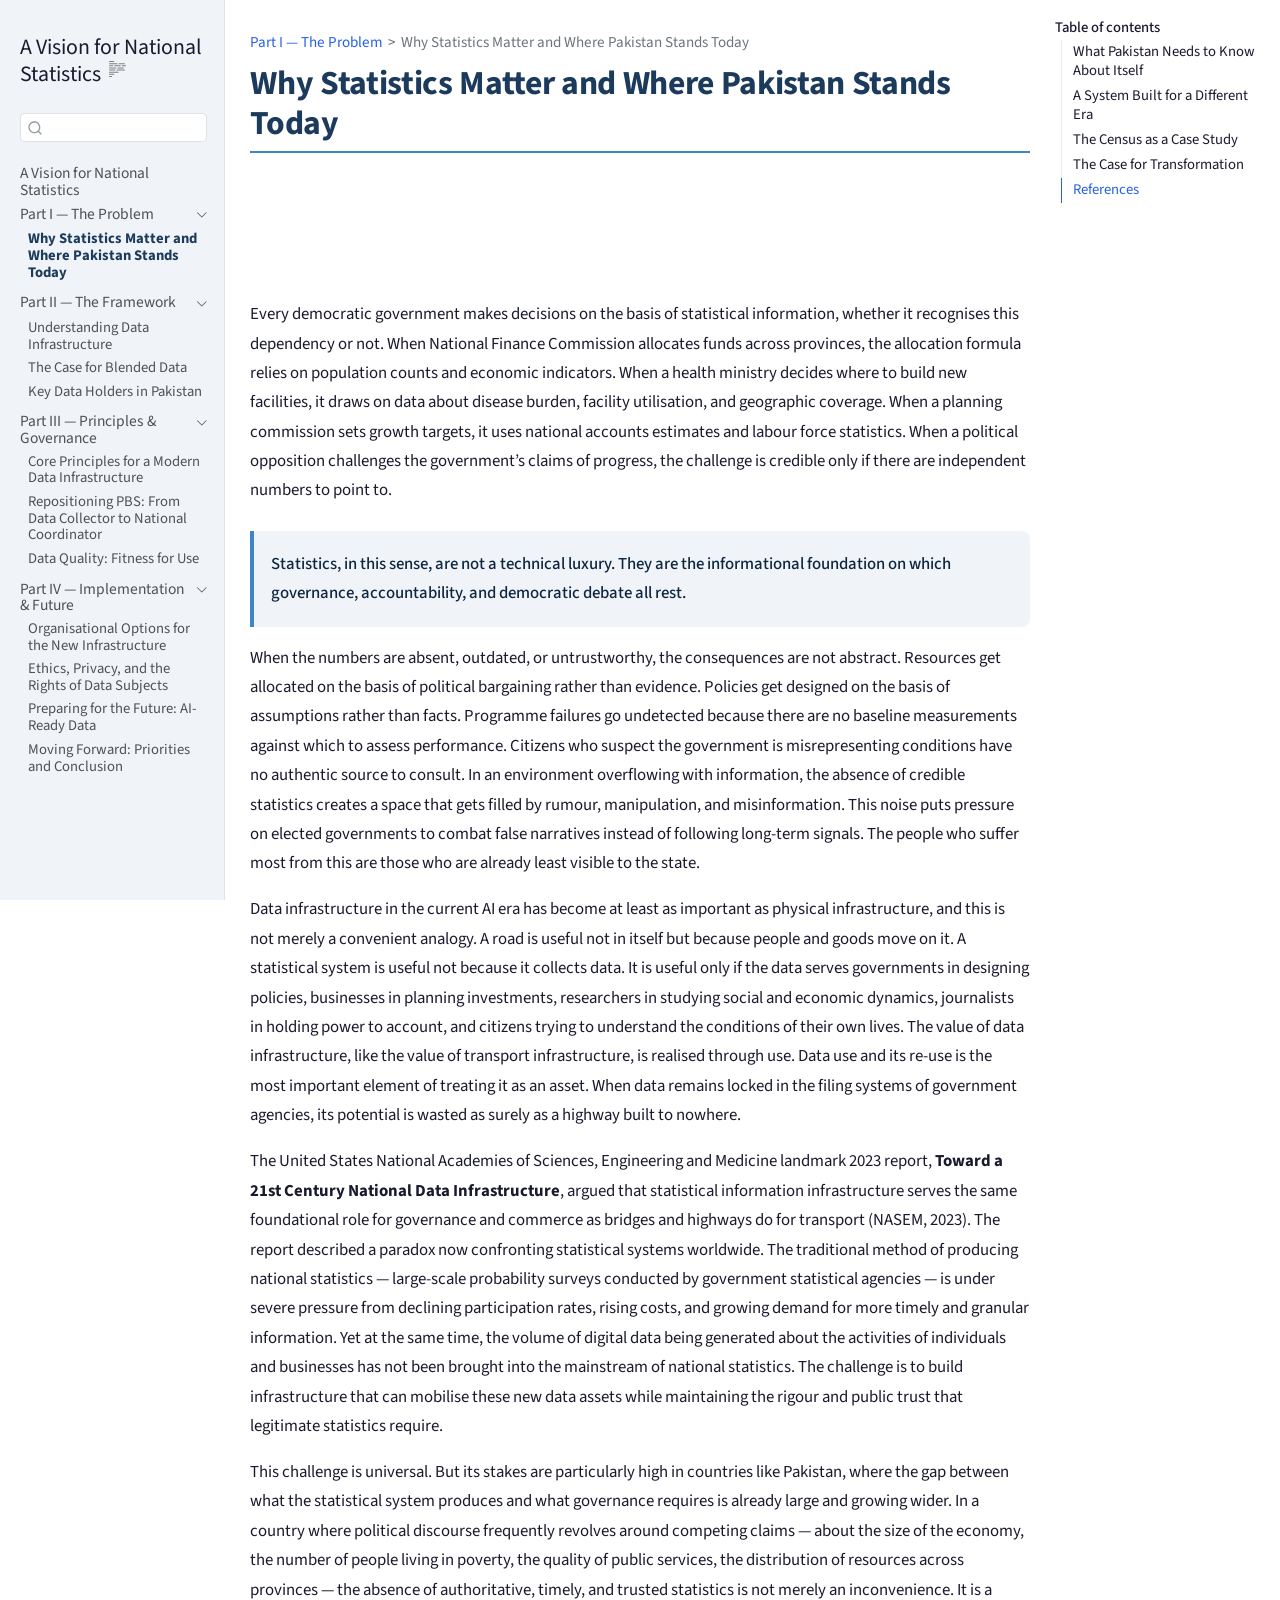
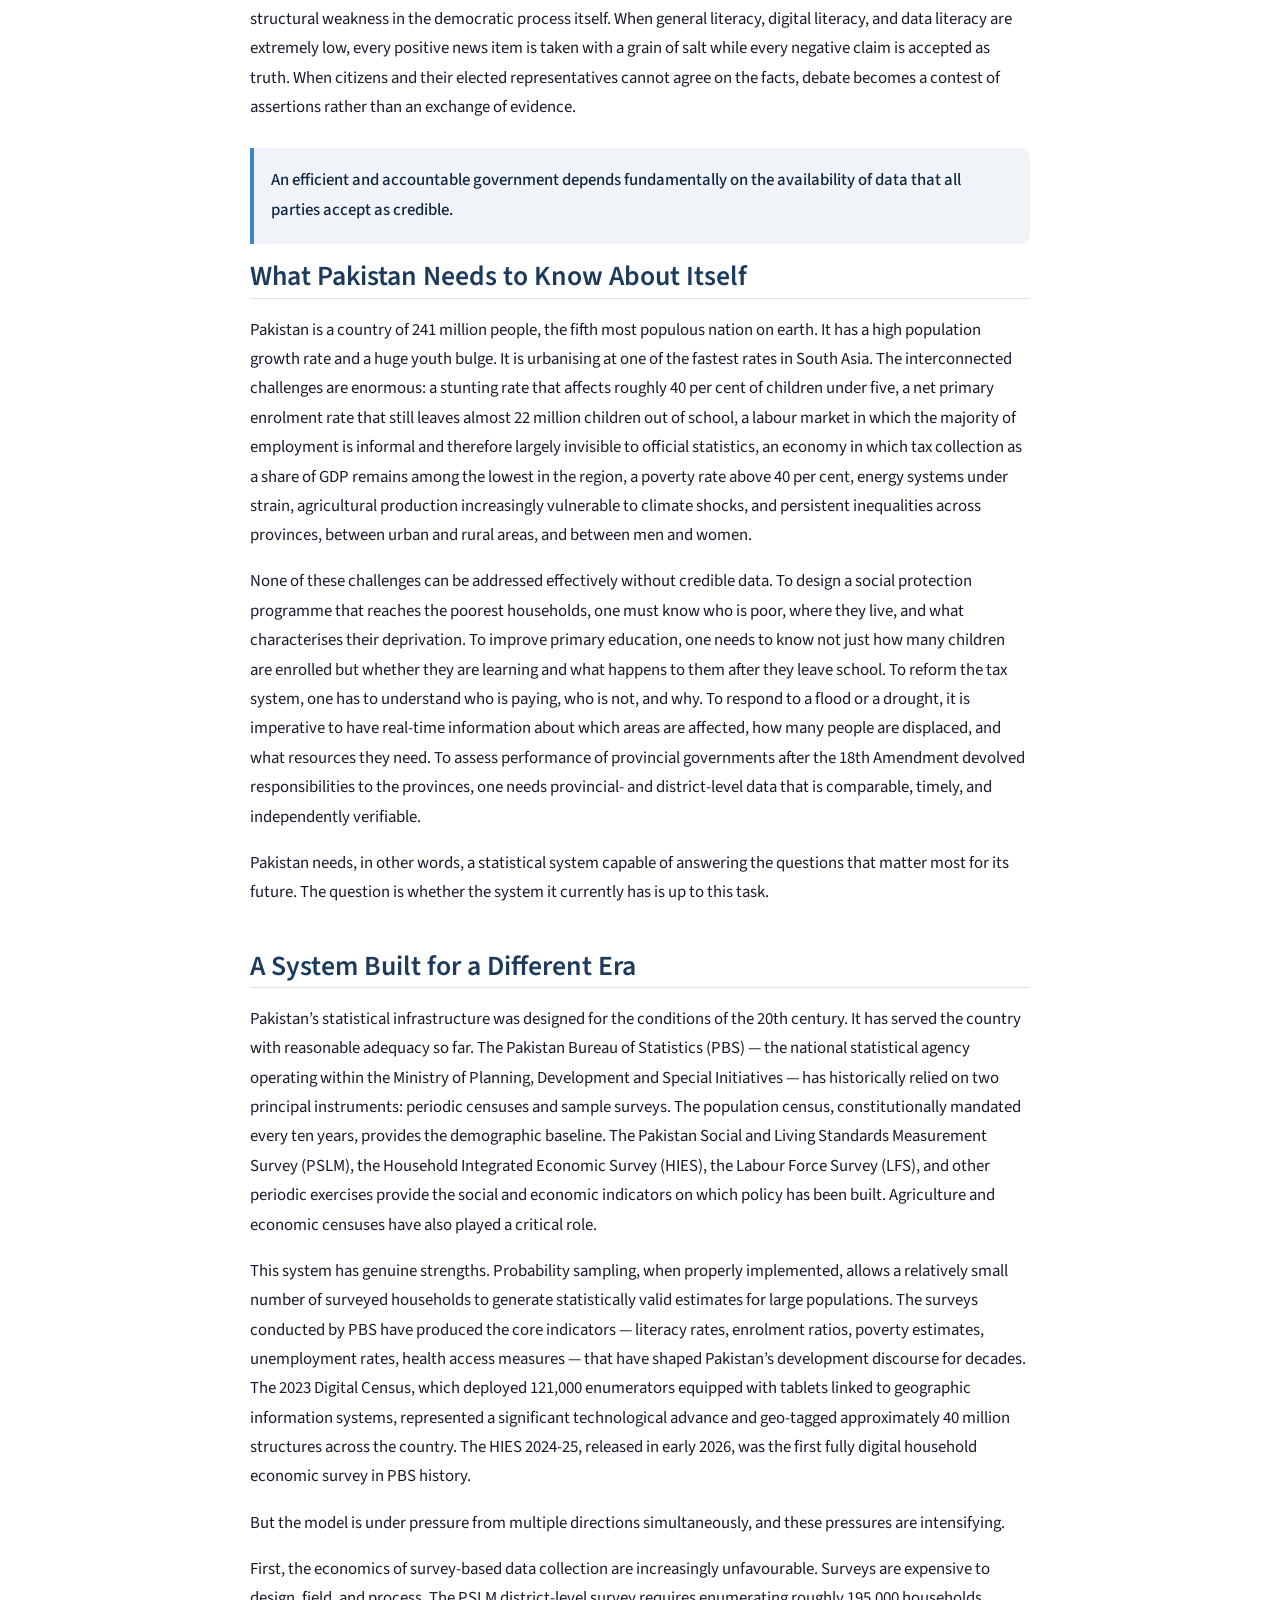
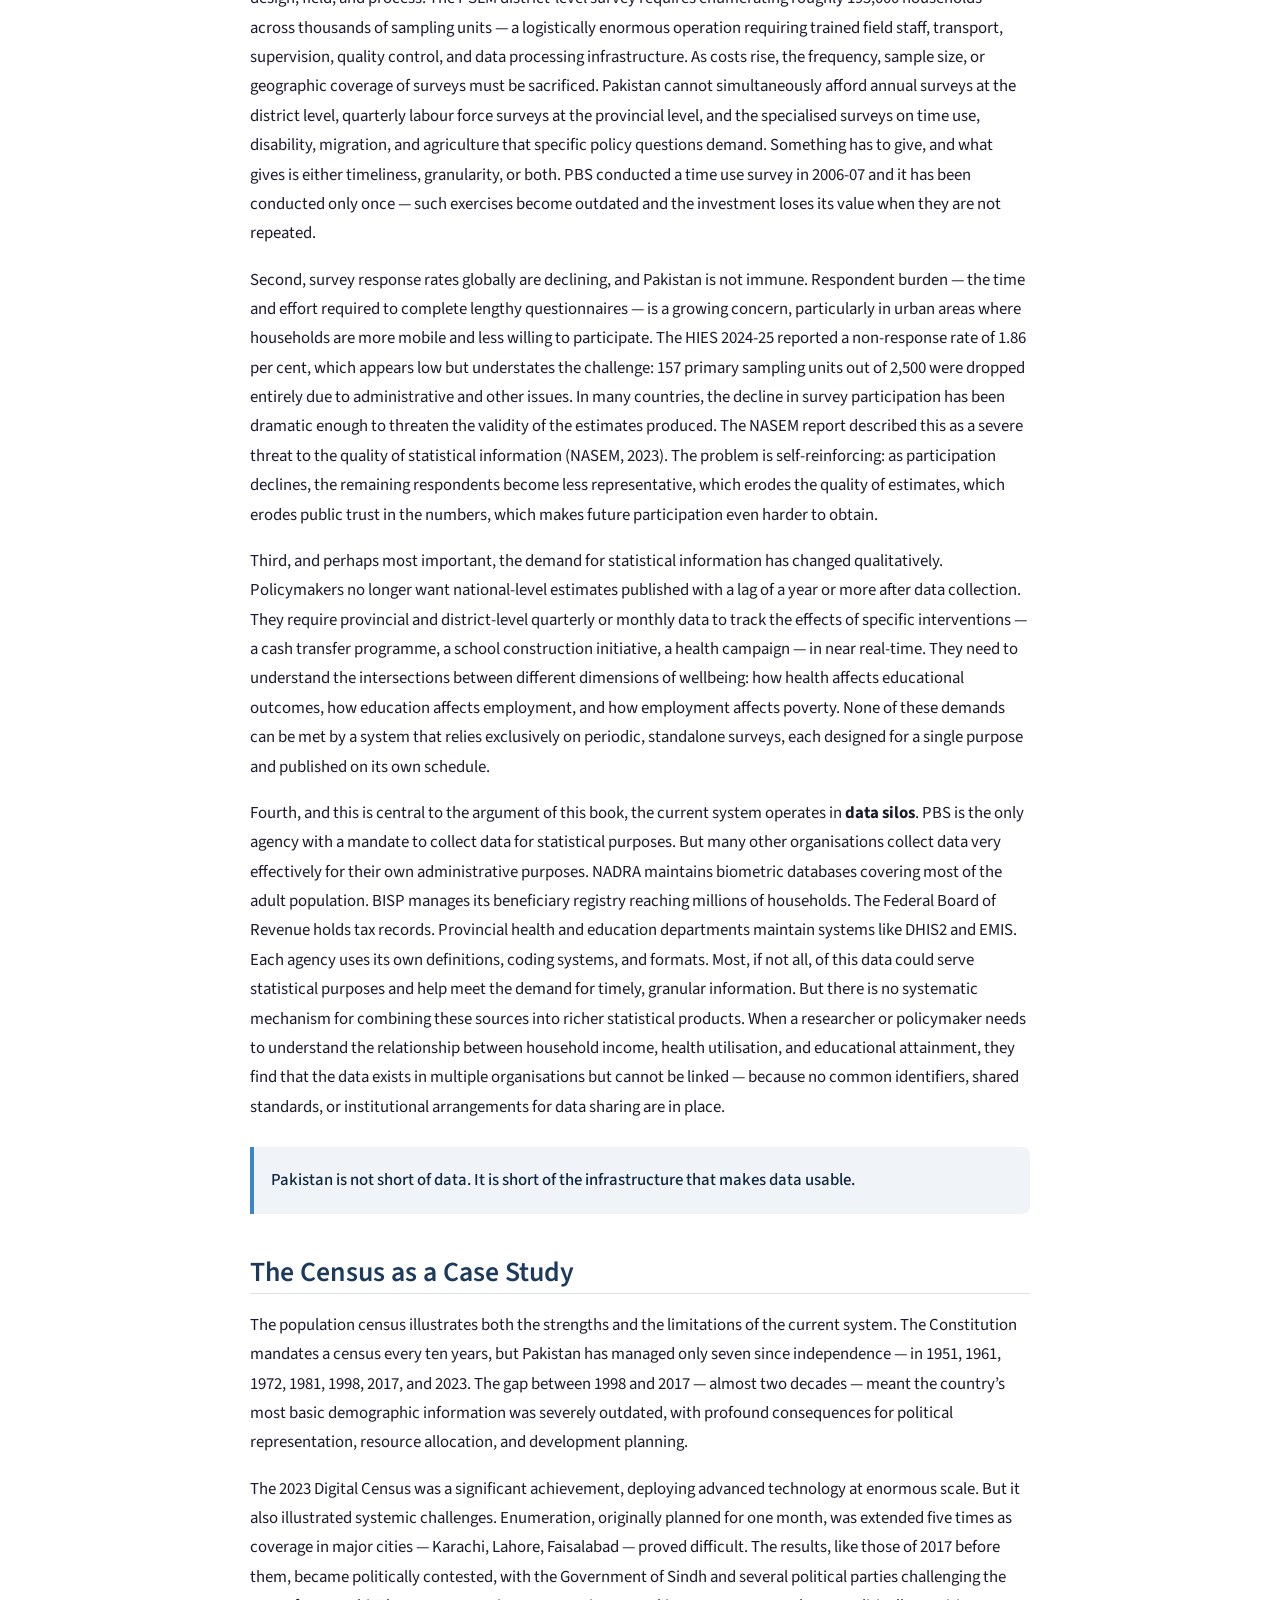
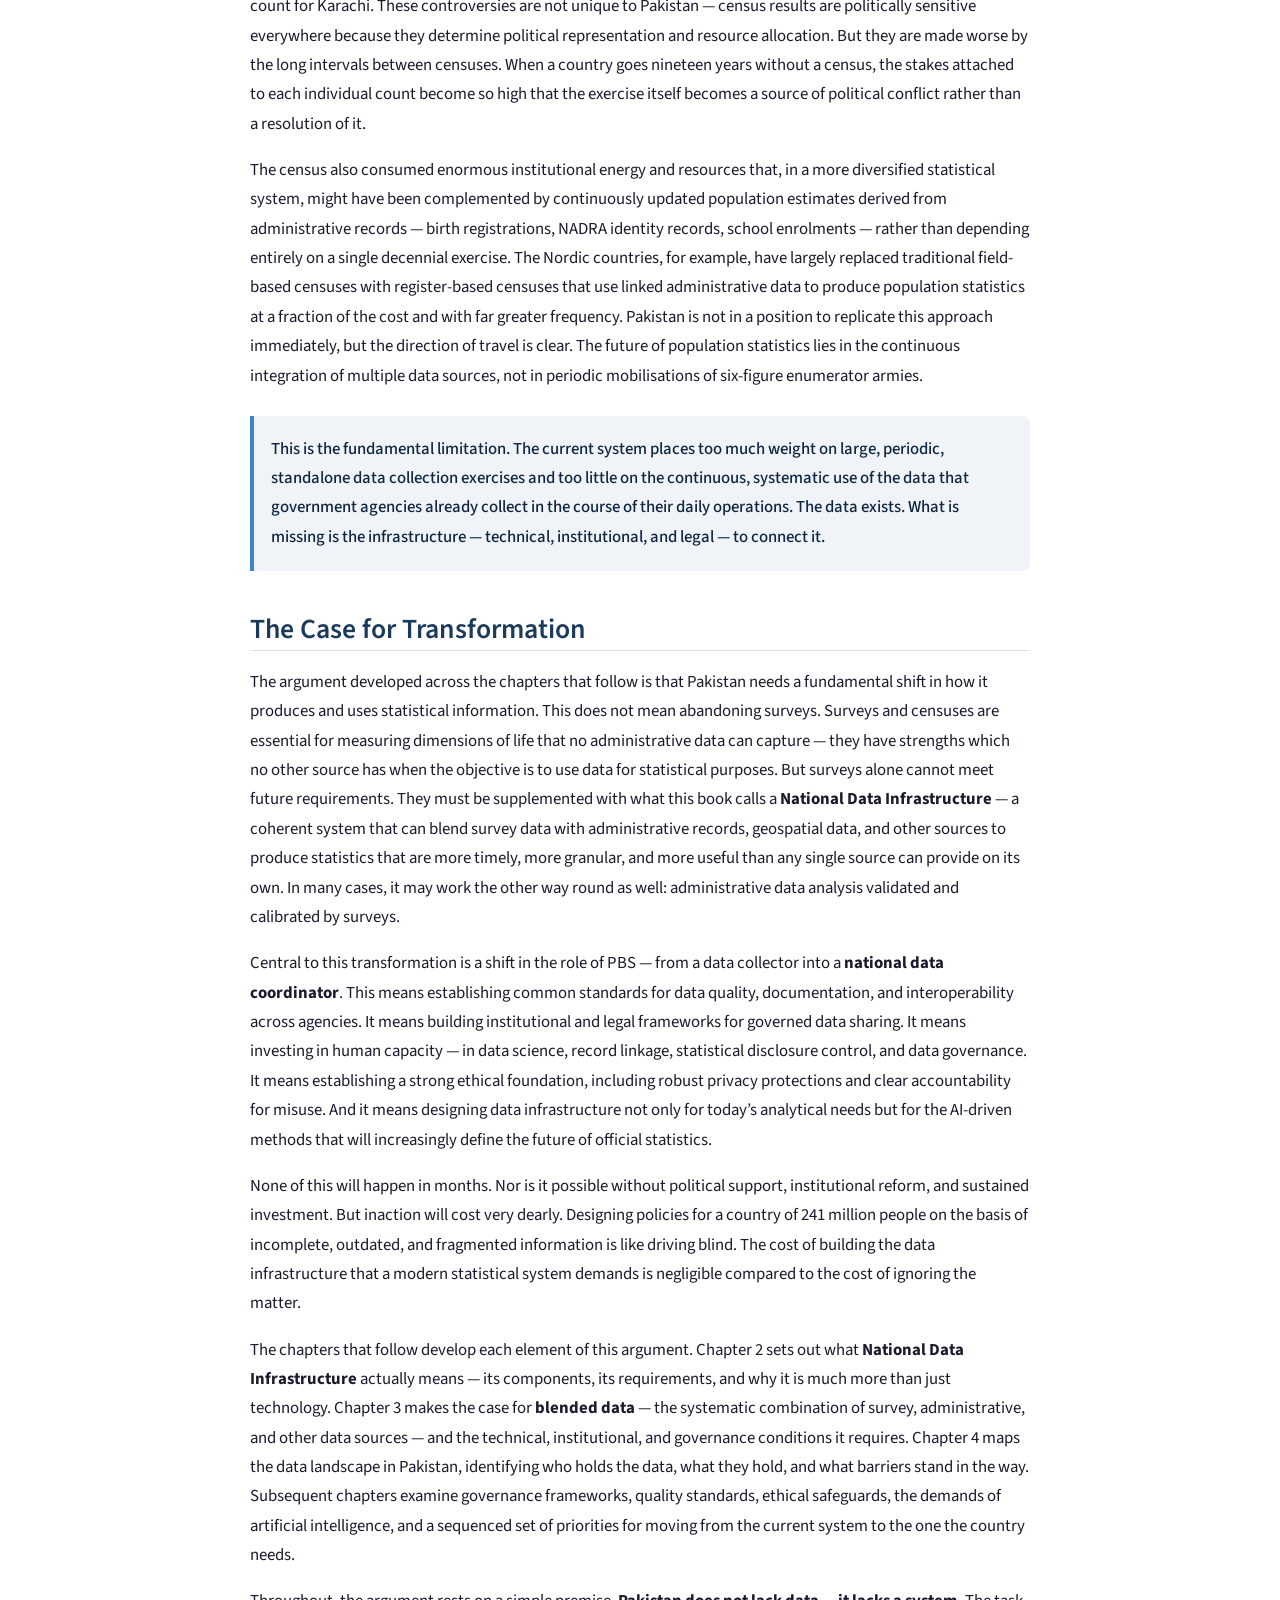
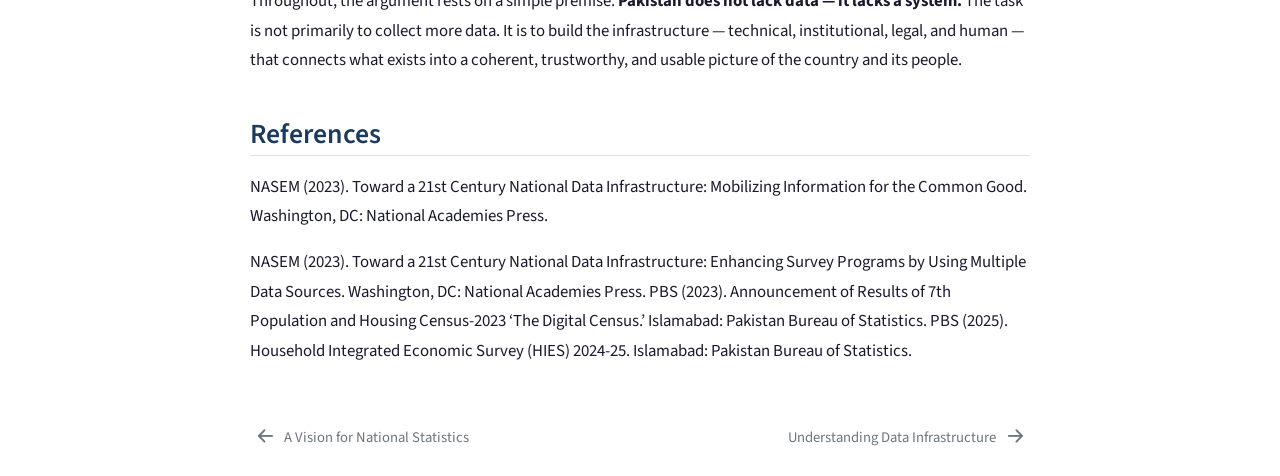
==== docs/01-why-statistics-matter.html @ d8e9ad40 "Add docs/ for GitHub Pages" ====
<!DOCTYPE html>
<html xmlns="http://www.w3.org/1999/xhtml" lang="en" xml:lang="en"><head>

<meta charset="utf-8">
<meta name="generator" content="quarto-1.7.32">

<meta name="viewport" content="width=device-width, initial-scale=1.0, user-scalable=yes">


<title>Why Statistics Matter and Where Pakistan Stands Today – A Vision for National Statistics</title>
<style>
code{white-space: pre-wrap;}
span.smallcaps{font-variant: small-caps;}
div.columns{display: flex; gap: min(4vw, 1.5em);}
div.column{flex: auto; overflow-x: auto;}
div.hanging-indent{margin-left: 1.5em; text-indent: -1.5em;}
ul.task-list{list-style: none;}
ul.task-list li input[type="checkbox"] {
  width: 0.8em;
  margin: 0 0.8em 0.2em -1em; /* quarto-specific, see https://github.com/quarto-dev/quarto-cli/issues/4556 */ 
  vertical-align: middle;
}
</style>


<script src="site_libs/quarto-nav/quarto-nav.js"></script>
<script src="site_libs/quarto-nav/headroom.min.js"></script>
<script src="site_libs/clipboard/clipboard.min.js"></script>
<script src="site_libs/quarto-search/autocomplete.umd.js"></script>
<script src="site_libs/quarto-search/fuse.min.js"></script>
<script src="site_libs/quarto-search/quarto-search.js"></script>
<meta name="quarto:offset" content="./">
<link href="./02-understanding-data-infrastructure.html" rel="next">
<link href="./index.html" rel="prev">
<script src="site_libs/quarto-html/quarto.js" type="module"></script>
<script src="site_libs/quarto-html/tabsets/tabsets.js" type="module"></script>
<script src="site_libs/quarto-html/popper.min.js"></script>
<script src="site_libs/quarto-html/tippy.umd.min.js"></script>
<script src="site_libs/quarto-html/anchor.min.js"></script>
<link href="site_libs/quarto-html/tippy.css" rel="stylesheet">
<link href="site_libs/quarto-html/quarto-syntax-highlighting-37eea08aefeeee20ff55810ff984fec1.css" rel="stylesheet" id="quarto-text-highlighting-styles">
<script src="site_libs/bootstrap/bootstrap.min.js"></script>
<link href="site_libs/bootstrap/bootstrap-icons.css" rel="stylesheet">
<link href="site_libs/bootstrap/bootstrap-f1fea59ae8939ac83405e2135513c83f.min.css" rel="stylesheet" append-hash="true" id="quarto-bootstrap" data-mode="light">
<script id="quarto-search-options" type="application/json">{
  "location": "sidebar",
  "copy-button": false,
  "collapse-after": 3,
  "panel-placement": "start",
  "type": "textbox",
  "limit": 50,
  "keyboard-shortcut": [
    "f",
    "/",
    "s"
  ],
  "show-item-context": false,
  "language": {
    "search-no-results-text": "No results",
    "search-matching-documents-text": "matching documents",
    "search-copy-link-title": "Copy link to search",
    "search-hide-matches-text": "Hide additional matches",
    "search-more-match-text": "more match in this document",
    "search-more-matches-text": "more matches in this document",
    "search-clear-button-title": "Clear",
    "search-text-placeholder": "",
    "search-detached-cancel-button-title": "Cancel",
    "search-submit-button-title": "Submit",
    "search-label": "Search"
  }
}</script>
<style>html{ scroll-behavior: smooth; }</style>


<link rel="stylesheet" href="styles.css">
</head>

<body class="nav-sidebar docked quarto-light">

<div id="quarto-search-results"></div>
  <header id="quarto-header" class="headroom fixed-top">
  <nav class="quarto-secondary-nav">
    <div class="container-fluid d-flex">
      <button type="button" class="quarto-btn-toggle btn" data-bs-toggle="collapse" role="button" data-bs-target=".quarto-sidebar-collapse-item" aria-controls="quarto-sidebar" aria-expanded="false" aria-label="Toggle sidebar navigation" onclick="if (window.quartoToggleHeadroom) { window.quartoToggleHeadroom(); }">
        <i class="bi bi-layout-text-sidebar-reverse"></i>
      </button>
        <nav class="quarto-page-breadcrumbs" aria-label="breadcrumb"><ol class="breadcrumb"><li class="breadcrumb-item"><a href="./01-why-statistics-matter.html">Part I — The Problem</a></li><li class="breadcrumb-item"><a href="./01-why-statistics-matter.html"><span class="chapter-title">Why Statistics Matter and Where Pakistan Stands Today</span></a></li></ol></nav>
        <a class="flex-grow-1" role="navigation" data-bs-toggle="collapse" data-bs-target=".quarto-sidebar-collapse-item" aria-controls="quarto-sidebar" aria-expanded="false" aria-label="Toggle sidebar navigation" onclick="if (window.quartoToggleHeadroom) { window.quartoToggleHeadroom(); }">      
        </a>
      <button type="button" class="btn quarto-search-button" aria-label="Search" onclick="window.quartoOpenSearch();">
        <i class="bi bi-search"></i>
      </button>
    </div>
  </nav>
</header>
<!-- content -->
<div id="quarto-content" class="quarto-container page-columns page-rows-contents page-layout-article">
<!-- sidebar -->
  <nav id="quarto-sidebar" class="sidebar collapse collapse-horizontal quarto-sidebar-collapse-item sidebar-navigation docked overflow-auto">
    <div class="pt-lg-2 mt-2 text-left sidebar-header">
    <div class="sidebar-title mb-0 py-0">
      <a href="./">A Vision for National Statistics</a> 
        <div class="sidebar-tools-main">
  <a href="" class="quarto-reader-toggle quarto-navigation-tool px-1" onclick="window.quartoToggleReader(); return false;" title="Toggle reader mode">
  <div class="quarto-reader-toggle-btn">
  <i class="bi"></i>
  </div>
</a>
</div>
    </div>
      </div>
        <div class="mt-2 flex-shrink-0 align-items-center">
        <div class="sidebar-search">
        <div id="quarto-search" class="" title="Search"></div>
        </div>
        </div>
    <div class="sidebar-menu-container"> 
    <ul class="list-unstyled mt-1">
        <li class="sidebar-item">
  <div class="sidebar-item-container"> 
  <a href="./index.html" class="sidebar-item-text sidebar-link"><span class="chapter-title">A Vision for National Statistics</span></a>
  </div>
</li>
        <li class="sidebar-item sidebar-item-section">
      <div class="sidebar-item-container"> 
            <a class="sidebar-item-text sidebar-link text-start" data-bs-toggle="collapse" data-bs-target="#quarto-sidebar-section-1" role="navigation" aria-expanded="true">
 <span class="menu-text">Part I — The Problem</span></a>
          <a class="sidebar-item-toggle text-start" data-bs-toggle="collapse" data-bs-target="#quarto-sidebar-section-1" role="navigation" aria-expanded="true" aria-label="Toggle section">
            <i class="bi bi-chevron-right ms-2"></i>
          </a> 
      </div>
      <ul id="quarto-sidebar-section-1" class="collapse list-unstyled sidebar-section depth1 show">  
          <li class="sidebar-item">
  <div class="sidebar-item-container"> 
  <a href="./01-why-statistics-matter.html" class="sidebar-item-text sidebar-link active"><span class="chapter-title">Why Statistics Matter and Where Pakistan Stands Today</span></a>
  </div>
</li>
      </ul>
  </li>
        <li class="sidebar-item sidebar-item-section">
      <div class="sidebar-item-container"> 
            <a class="sidebar-item-text sidebar-link text-start" data-bs-toggle="collapse" data-bs-target="#quarto-sidebar-section-2" role="navigation" aria-expanded="true">
 <span class="menu-text">Part II — The Framework</span></a>
          <a class="sidebar-item-toggle text-start" data-bs-toggle="collapse" data-bs-target="#quarto-sidebar-section-2" role="navigation" aria-expanded="true" aria-label="Toggle section">
            <i class="bi bi-chevron-right ms-2"></i>
          </a> 
      </div>
      <ul id="quarto-sidebar-section-2" class="collapse list-unstyled sidebar-section depth1 show">  
          <li class="sidebar-item">
  <div class="sidebar-item-container"> 
  <a href="./02-understanding-data-infrastructure.html" class="sidebar-item-text sidebar-link"><span class="chapter-title">Understanding Data Infrastructure</span></a>
  </div>
</li>
          <li class="sidebar-item">
  <div class="sidebar-item-container"> 
  <a href="./03-case-for-blended-data.html" class="sidebar-item-text sidebar-link"><span class="chapter-title">The Case for Blended Data</span></a>
  </div>
</li>
          <li class="sidebar-item">
  <div class="sidebar-item-container"> 
  <a href="./04-key-data-holders.html" class="sidebar-item-text sidebar-link"><span class="chapter-title">Key Data Holders in Pakistan</span></a>
  </div>
</li>
      </ul>
  </li>
        <li class="sidebar-item sidebar-item-section">
      <div class="sidebar-item-container"> 
            <a class="sidebar-item-text sidebar-link text-start" data-bs-toggle="collapse" data-bs-target="#quarto-sidebar-section-3" role="navigation" aria-expanded="true">
 <span class="menu-text">Part III — Principles &amp; Governance</span></a>
          <a class="sidebar-item-toggle text-start" data-bs-toggle="collapse" data-bs-target="#quarto-sidebar-section-3" role="navigation" aria-expanded="true" aria-label="Toggle section">
            <i class="bi bi-chevron-right ms-2"></i>
          </a> 
      </div>
      <ul id="quarto-sidebar-section-3" class="collapse list-unstyled sidebar-section depth1 show">  
          <li class="sidebar-item">
  <div class="sidebar-item-container"> 
  <a href="./05-core-principles.html" class="sidebar-item-text sidebar-link"><span class="chapter-title">Core Principles for a Modern Data Infrastructure</span></a>
  </div>
</li>
          <li class="sidebar-item">
  <div class="sidebar-item-container"> 
  <a href="./06-repositioning-pbs.html" class="sidebar-item-text sidebar-link"><span class="chapter-title">Repositioning PBS: From Data Collector to National Coordinator</span></a>
  </div>
</li>
          <li class="sidebar-item">
  <div class="sidebar-item-container"> 
  <a href="./07-data-quality.html" class="sidebar-item-text sidebar-link"><span class="chapter-title">Data Quality: Fitness for Use</span></a>
  </div>
</li>
      </ul>
  </li>
        <li class="sidebar-item sidebar-item-section">
      <div class="sidebar-item-container"> 
            <a class="sidebar-item-text sidebar-link text-start" data-bs-toggle="collapse" data-bs-target="#quarto-sidebar-section-4" role="navigation" aria-expanded="true">
 <span class="menu-text">Part IV — Implementation &amp; Future</span></a>
          <a class="sidebar-item-toggle text-start" data-bs-toggle="collapse" data-bs-target="#quarto-sidebar-section-4" role="navigation" aria-expanded="true" aria-label="Toggle section">
            <i class="bi bi-chevron-right ms-2"></i>
          </a> 
      </div>
      <ul id="quarto-sidebar-section-4" class="collapse list-unstyled sidebar-section depth1 show">  
          <li class="sidebar-item">
  <div class="sidebar-item-container"> 
  <a href="./08-organisational-options.html" class="sidebar-item-text sidebar-link"><span class="chapter-title">Organisational Options for the New Infrastructure</span></a>
  </div>
</li>
          <li class="sidebar-item">
  <div class="sidebar-item-container"> 
  <a href="./09-ethics-privacy.html" class="sidebar-item-text sidebar-link"><span class="chapter-title">Ethics, Privacy, and the Rights of Data Subjects</span></a>
  </div>
</li>
          <li class="sidebar-item">
  <div class="sidebar-item-container"> 
  <a href="./10-ai-ready-data.html" class="sidebar-item-text sidebar-link"><span class="chapter-title">Preparing for the Future: AI-Ready Data</span></a>
  </div>
</li>
          <li class="sidebar-item">
  <div class="sidebar-item-container"> 
  <a href="./11-moving-forward.html" class="sidebar-item-text sidebar-link"><span class="chapter-title">Moving Forward: Priorities and Conclusion</span></a>
  </div>
</li>
      </ul>
  </li>
    </ul>
    </div>
</nav>
<div id="quarto-sidebar-glass" class="quarto-sidebar-collapse-item" data-bs-toggle="collapse" data-bs-target=".quarto-sidebar-collapse-item"></div>
<!-- margin-sidebar -->
    <div id="quarto-margin-sidebar" class="sidebar margin-sidebar">
        <nav id="TOC" role="doc-toc" class="toc-active">
    <h2 id="toc-title">Table of contents</h2>
   
  <ul>
  <li><a href="#what-pakistan-needs-to-know-about-itself" id="toc-what-pakistan-needs-to-know-about-itself" class="nav-link active" data-scroll-target="#what-pakistan-needs-to-know-about-itself">What Pakistan Needs to Know About Itself</a></li>
  <li><a href="#a-system-built-for-a-different-era" id="toc-a-system-built-for-a-different-era" class="nav-link" data-scroll-target="#a-system-built-for-a-different-era">A System Built for a Different Era</a></li>
  <li><a href="#the-census-as-a-case-study" id="toc-the-census-as-a-case-study" class="nav-link" data-scroll-target="#the-census-as-a-case-study">The Census as a Case Study</a></li>
  <li><a href="#the-case-for-transformation" id="toc-the-case-for-transformation" class="nav-link" data-scroll-target="#the-case-for-transformation">The Case for Transformation</a></li>
  <li><a href="#references" id="toc-references" class="nav-link" data-scroll-target="#references">References</a></li>
  </ul>
</nav>
    </div>
<!-- main -->
<main class="content" id="quarto-document-content">

<header id="title-block-header" class="quarto-title-block default"><nav class="quarto-page-breadcrumbs quarto-title-breadcrumbs d-none d-lg-block" aria-label="breadcrumb"><ol class="breadcrumb"><li class="breadcrumb-item"><a href="./01-why-statistics-matter.html">Part I — The Problem</a></li><li class="breadcrumb-item"><a href="./01-why-statistics-matter.html"><span class="chapter-title">Why Statistics Matter and Where Pakistan Stands Today</span></a></li></ol></nav>
<div class="quarto-title">
<h1 class="title"><span class="chapter-title">Why Statistics Matter and Where Pakistan Stands Today</span></h1>
</div>



<div class="quarto-title-meta">

    
  
    
  </div>
  


</header>


<div class="chapter-illustration">
<p><img src="images/ch01-fragmented-data.svg" class="img-fluid"></p>
</div>
<p>Every democratic government makes decisions on the basis of statistical information, whether it recognises this dependency or not. When National Finance Commission allocates funds across provinces, the allocation formula relies on population counts and economic indicators. When a health ministry decides where to build new facilities, it draws on data about disease burden, facility utilisation, and geographic coverage. When a planning commission sets growth targets, it uses national accounts estimates and labour force statistics. When a political opposition challenges the government’s claims of progress, the challenge is credible only if there are independent numbers to point to.</p>
<blockquote class="blockquote">
<p>Statistics, in this sense, are not a technical luxury. They are the informational foundation on which governance, accountability, and democratic debate all rest.</p>
</blockquote>
<p>When the numbers are absent, outdated, or untrustworthy, the consequences are not abstract. Resources get allocated on the basis of political bargaining rather than evidence. Policies get designed on the basis of assumptions rather than facts. Programme failures go undetected because there are no baseline measurements against which to assess performance. Citizens who suspect the government is misrepresenting conditions have no authentic source to consult. In an environment overflowing with information, the absence of credible statistics creates a space that gets filled by rumour, manipulation, and misinformation. This noise puts pressure on elected governments to combat false narratives instead of following long-term signals. The people who suffer most from this are those who are already least visible to the state.</p>
<p>Data infrastructure in the current AI era has become at least as important as physical infrastructure, and this is not merely a convenient analogy. A road is useful not in itself but because people and goods move on it. A statistical system is useful not because it collects data. It is useful only if the data serves governments in designing policies, businesses in planning investments, researchers in studying social and economic dynamics, journalists in holding power to account, and citizens trying to understand the conditions of their own lives. The value of data infrastructure, like the value of transport infrastructure, is realised through use. Data use and its re-use is the most important element of treating it as an asset. When data remains locked in the filing systems of government agencies, its potential is wasted as surely as a highway built to nowhere.</p>
<p>The United States National Academies of Sciences, Engineering and Medicine landmark 2023 report, <strong>Toward a 21st Century National Data Infrastructure</strong>, argued that statistical information infrastructure serves the same foundational role for governance and commerce as bridges and highways do for transport (NASEM, 2023). The report described a paradox now confronting statistical systems worldwide. The traditional method of producing national statistics — large-scale probability surveys conducted by government statistical agencies — is under severe pressure from declining participation rates, rising costs, and growing demand for more timely and granular information. Yet at the same time, the volume of digital data being generated about the activities of individuals and businesses has not been brought into the mainstream of national statistics. The challenge is to build infrastructure that can mobilise these new data assets while maintaining the rigour and public trust that legitimate statistics require.</p>
<p>This challenge is universal. But its stakes are particularly high in countries like Pakistan, where the gap between what the statistical system produces and what governance requires is already large and growing wider. In a country where political discourse frequently revolves around competing claims — about the size of the economy, the number of people living in poverty, the quality of public services, the distribution of resources across provinces — the absence of authoritative, timely, and trusted statistics is not merely an inconvenience. It is a structural weakness in the democratic process itself. When general literacy, digital literacy, and data literacy are extremely low, every positive news item is taken with a grain of salt while every negative claim is accepted as truth. When citizens and their elected representatives cannot agree on the facts, debate becomes a contest of assertions rather than an exchange of evidence.</p>
<blockquote class="blockquote">
<p>An efficient and accountable government depends fundamentally on the availability of data that all parties accept as credible.</p>
</blockquote>
<section id="what-pakistan-needs-to-know-about-itself" class="level2">
<h2 class="anchored" data-anchor-id="what-pakistan-needs-to-know-about-itself">What Pakistan Needs to Know About Itself</h2>
<p>Pakistan is a country of 241 million people, the fifth most populous nation on earth. It has a high population growth rate and a huge youth bulge. It is urbanising at one of the fastest rates in South Asia. The interconnected challenges are enormous: a stunting rate that affects roughly 40 per cent of children under five, a net primary enrolment rate that still leaves almost 22 million children out of school, a labour market in which the majority of employment is informal and therefore largely invisible to official statistics, an economy in which tax collection as a share of GDP remains among the lowest in the region, a poverty rate above 40 per cent, energy systems under strain, agricultural production increasingly vulnerable to climate shocks, and persistent inequalities across provinces, between urban and rural areas, and between men and women.</p>
<p>None of these challenges can be addressed effectively without credible data. To design a social protection programme that reaches the poorest households, one must know who is poor, where they live, and what characterises their deprivation. To improve primary education, one needs to know not just how many children are enrolled but whether they are learning and what happens to them after they leave school. To reform the tax system, one has to understand who is paying, who is not, and why. To respond to a flood or a drought, it is imperative to have real-time information about which areas are affected, how many people are displaced, and what resources they need. To assess performance of provincial governments after the 18th Amendment devolved responsibilities to the provinces, one needs provincial- and district-level data that is comparable, timely, and independently verifiable.</p>
<p>Pakistan needs, in other words, a statistical system capable of answering the questions that matter most for its future. The question is whether the system it currently has is up to this task.</p>
</section>
<section id="a-system-built-for-a-different-era" class="level2">
<h2 class="anchored" data-anchor-id="a-system-built-for-a-different-era">A System Built for a Different Era</h2>
<p>Pakistan’s statistical infrastructure was designed for the conditions of the 20th century. It has served the country with reasonable adequacy so far. The Pakistan Bureau of Statistics (PBS) — the national statistical agency operating within the Ministry of Planning, Development and Special Initiatives — has historically relied on two principal instruments: periodic censuses and sample surveys. The population census, constitutionally mandated every ten years, provides the demographic baseline. The Pakistan Social and Living Standards Measurement Survey (PSLM), the Household Integrated Economic Survey (HIES), the Labour Force Survey (LFS), and other periodic exercises provide the social and economic indicators on which policy has been built. Agriculture and economic censuses have also played a critical role.</p>
<p>This system has genuine strengths. Probability sampling, when properly implemented, allows a relatively small number of surveyed households to generate statistically valid estimates for large populations. The surveys conducted by PBS have produced the core indicators — literacy rates, enrolment ratios, poverty estimates, unemployment rates, health access measures — that have shaped Pakistan’s development discourse for decades. The 2023 Digital Census, which deployed 121,000 enumerators equipped with tablets linked to geographic information systems, represented a significant technological advance and geo-tagged approximately 40 million structures across the country. The HIES 2024-25, released in early 2026, was the first fully digital household economic survey in PBS history.</p>
<p>But the model is under pressure from multiple directions simultaneously, and these pressures are intensifying.</p>
<p>First, the economics of survey-based data collection are increasingly unfavourable. Surveys are expensive to design, field, and process. The PSLM district-level survey requires enumerating roughly 195,000 households across thousands of sampling units — a logistically enormous operation requiring trained field staff, transport, supervision, quality control, and data processing infrastructure. As costs rise, the frequency, sample size, or geographic coverage of surveys must be sacrificed. Pakistan cannot simultaneously afford annual surveys at the district level, quarterly labour force surveys at the provincial level, and the specialised surveys on time use, disability, migration, and agriculture that specific policy questions demand. Something has to give, and what gives is either timeliness, granularity, or both. PBS conducted a time use survey in 2006-07 and it has been conducted only once — such exercises become outdated and the investment loses its value when they are not repeated.</p>
<p>Second, survey response rates globally are declining, and Pakistan is not immune. Respondent burden — the time and effort required to complete lengthy questionnaires — is a growing concern, particularly in urban areas where households are more mobile and less willing to participate. The HIES 2024-25 reported a non-response rate of 1.86 per cent, which appears low but understates the challenge: 157 primary sampling units out of 2,500 were dropped entirely due to administrative and other issues. In many countries, the decline in survey participation has been dramatic enough to threaten the validity of the estimates produced. The NASEM report described this as a severe threat to the quality of statistical information (NASEM, 2023). The problem is self-reinforcing: as participation declines, the remaining respondents become less representative, which erodes the quality of estimates, which erodes public trust in the numbers, which makes future participation even harder to obtain.</p>
<p>Third, and perhaps most important, the demand for statistical information has changed qualitatively. Policymakers no longer want national-level estimates published with a lag of a year or more after data collection. They require provincial and district-level quarterly or monthly data to track the effects of specific interventions — a cash transfer programme, a school construction initiative, a health campaign — in near real-time. They need to understand the intersections between different dimensions of wellbeing: how health affects educational outcomes, how education affects employment, and how employment affects poverty. None of these demands can be met by a system that relies exclusively on periodic, standalone surveys, each designed for a single purpose and published on its own schedule.</p>
<p>Fourth, and this is central to the argument of this book, the current system operates in <strong>data silos</strong>. PBS is the only agency with a mandate to collect data for statistical purposes. But many other organisations collect data very effectively for their own administrative purposes. NADRA maintains biometric databases covering most of the adult population. BISP manages its beneficiary registry reaching millions of households. The Federal Board of Revenue holds tax records. Provincial health and education departments maintain systems like DHIS2 and EMIS. Each agency uses its own definitions, coding systems, and formats. Most, if not all, of this data could serve statistical purposes and help meet the demand for timely, granular information. But there is no systematic mechanism for combining these sources into richer statistical products. When a researcher or policymaker needs to understand the relationship between household income, health utilisation, and educational attainment, they find that the data exists in multiple organisations but cannot be linked — because no common identifiers, shared standards, or institutional arrangements for data sharing are in place.</p>
<blockquote class="blockquote">
<p>Pakistan is not short of data. It is short of the infrastructure that makes data usable.</p>
</blockquote>
</section>
<section id="the-census-as-a-case-study" class="level2">
<h2 class="anchored" data-anchor-id="the-census-as-a-case-study">The Census as a Case Study</h2>
<p>The population census illustrates both the strengths and the limitations of the current system. The Constitution mandates a census every ten years, but Pakistan has managed only seven since independence — in 1951, 1961, 1972, 1981, 1998, 2017, and 2023. The gap between 1998 and 2017 — almost two decades — meant the country’s most basic demographic information was severely outdated, with profound consequences for political representation, resource allocation, and development planning.</p>
<p>The 2023 Digital Census was a significant achievement, deploying advanced technology at enormous scale. But it also illustrated systemic challenges. Enumeration, originally planned for one month, was extended five times as coverage in major cities — Karachi, Lahore, Faisalabad — proved difficult. The results, like those of 2017 before them, became politically contested, with the Government of Sindh and several political parties challenging the count for Karachi. These controversies are not unique to Pakistan — census results are politically sensitive everywhere because they determine political representation and resource allocation. But they are made worse by the long intervals between censuses. When a country goes nineteen years without a census, the stakes attached to each individual count become so high that the exercise itself becomes a source of political conflict rather than a resolution of it.</p>
<p>The census also consumed enormous institutional energy and resources that, in a more diversified statistical system, might have been complemented by continuously updated population estimates derived from administrative records — birth registrations, NADRA identity records, school enrolments — rather than depending entirely on a single decennial exercise. The Nordic countries, for example, have largely replaced traditional field-based censuses with register-based censuses that use linked administrative data to produce population statistics at a fraction of the cost and with far greater frequency. Pakistan is not in a position to replicate this approach immediately, but the direction of travel is clear. The future of population statistics lies in the continuous integration of multiple data sources, not in periodic mobilisations of six-figure enumerator armies.</p>
<blockquote class="blockquote">
<p>This is the fundamental limitation. The current system places too much weight on large, periodic, standalone data collection exercises and too little on the continuous, systematic use of the data that government agencies already collect in the course of their daily operations. The data exists. What is missing is the infrastructure — technical, institutional, and legal — to connect it.</p>
</blockquote>
</section>
<section id="the-case-for-transformation" class="level2">
<h2 class="anchored" data-anchor-id="the-case-for-transformation">The Case for Transformation</h2>
<p>The argument developed across the chapters that follow is that Pakistan needs a fundamental shift in how it produces and uses statistical information. This does not mean abandoning surveys. Surveys and censuses are essential for measuring dimensions of life that no administrative data can capture — they have strengths which no other source has when the objective is to use data for statistical purposes. But surveys alone cannot meet future requirements. They must be supplemented with what this book calls a <strong>National Data Infrastructure</strong> — a coherent system that can blend survey data with administrative records, geospatial data, and other sources to produce statistics that are more timely, more granular, and more useful than any single source can provide on its own. In many cases, it may work the other way round as well: administrative data analysis validated and calibrated by surveys.</p>
<p>Central to this transformation is a shift in the role of PBS — from a data collector into a <strong>national data coordinator</strong>. This means establishing common standards for data quality, documentation, and interoperability across agencies. It means building institutional and legal frameworks for governed data sharing. It means investing in human capacity — in data science, record linkage, statistical disclosure control, and data governance. It means establishing a strong ethical foundation, including robust privacy protections and clear accountability for misuse. And it means designing data infrastructure not only for today’s analytical needs but for the AI-driven methods that will increasingly define the future of official statistics.</p>
<p>None of this will happen in months. Nor is it possible without political support, institutional reform, and sustained investment. But inaction will cost very dearly. Designing policies for a country of 241 million people on the basis of incomplete, outdated, and fragmented information is like driving blind. The cost of building the data infrastructure that a modern statistical system demands is negligible compared to the cost of ignoring the matter.</p>
<p>The chapters that follow develop each element of this argument. Chapter 2 sets out what <strong>National Data Infrastructure</strong> actually means — its components, its requirements, and why it is much more than just technology. Chapter 3 makes the case for <strong>blended data</strong> — the systematic combination of survey, administrative, and other data sources — and the technical, institutional, and governance conditions it requires. Chapter 4 maps the data landscape in Pakistan, identifying who holds the data, what they hold, and what barriers stand in the way. Subsequent chapters examine governance frameworks, quality standards, ethical safeguards, the demands of artificial intelligence, and a sequenced set of priorities for moving from the current system to the one the country needs.</p>
<p>Throughout, the argument rests on a simple premise. <strong>Pakistan does not lack data — it lacks a system.</strong> The task is not primarily to collect more data. It is to build the infrastructure — technical, institutional, legal, and human — that connects what exists into a coherent, trustworthy, and usable picture of the country and its people.</p>
</section>
<section id="references" class="level2">
<h2 class="anchored" data-anchor-id="references">References</h2>
<p>NASEM (2023). Toward a 21st Century National Data Infrastructure: Mobilizing Information for the Common Good. Washington, DC: National Academies Press.</p>
<p>NASEM (2023). Toward a 21st Century National Data Infrastructure: Enhancing Survey Programs by Using Multiple Data Sources. Washington, DC: National Academies Press. PBS (2023). Announcement of Results of 7th Population and Housing Census-2023 ‘The Digital Census.’ Islamabad: Pakistan Bureau of Statistics. PBS (2025). Household Integrated Economic Survey (HIES) 2024-25. Islamabad: Pakistan Bureau of Statistics.</p>


</section>

</main> <!-- /main -->
<script id="quarto-html-after-body" type="application/javascript">
  window.document.addEventListener("DOMContentLoaded", function (event) {
    const icon = "";
    const anchorJS = new window.AnchorJS();
    anchorJS.options = {
      placement: 'right',
      icon: icon
    };
    anchorJS.add('.anchored');
    const isCodeAnnotation = (el) => {
      for (const clz of el.classList) {
        if (clz.startsWith('code-annotation-')) {                     
          return true;
        }
      }
      return false;
    }
    const onCopySuccess = function(e) {
      // button target
      const button = e.trigger;
      // don't keep focus
      button.blur();
      // flash "checked"
      button.classList.add('code-copy-button-checked');
      var currentTitle = button.getAttribute("title");
      button.setAttribute("title", "Copied!");
      let tooltip;
      if (window.bootstrap) {
        button.setAttribute("data-bs-toggle", "tooltip");
        button.setAttribute("data-bs-placement", "left");
        button.setAttribute("data-bs-title", "Copied!");
        tooltip = new bootstrap.Tooltip(button, 
          { trigger: "manual", 
            customClass: "code-copy-button-tooltip",
            offset: [0, -8]});
        tooltip.show();    
      }
      setTimeout(function() {
        if (tooltip) {
          tooltip.hide();
          button.removeAttribute("data-bs-title");
          button.removeAttribute("data-bs-toggle");
          button.removeAttribute("data-bs-placement");
        }
        button.setAttribute("title", currentTitle);
        button.classList.remove('code-copy-button-checked');
      }, 1000);
      // clear code selection
      e.clearSelection();
    }
    const getTextToCopy = function(trigger) {
        const codeEl = trigger.previousElementSibling.cloneNode(true);
        for (const childEl of codeEl.children) {
          if (isCodeAnnotation(childEl)) {
            childEl.remove();
          }
        }
        return codeEl.innerText;
    }
    const clipboard = new window.ClipboardJS('.code-copy-button:not([data-in-quarto-modal])', {
      text: getTextToCopy
    });
    clipboard.on('success', onCopySuccess);
    if (window.document.getElementById('quarto-embedded-source-code-modal')) {
      const clipboardModal = new window.ClipboardJS('.code-copy-button[data-in-quarto-modal]', {
        text: getTextToCopy,
        container: window.document.getElementById('quarto-embedded-source-code-modal')
      });
      clipboardModal.on('success', onCopySuccess);
    }
      var localhostRegex = new RegExp(/^(?:http|https):\/\/localhost\:?[0-9]*\//);
      var mailtoRegex = new RegExp(/^mailto:/);
        var filterRegex = new RegExp('/' + window.location.host + '/');
      var isInternal = (href) => {
          return filterRegex.test(href) || localhostRegex.test(href) || mailtoRegex.test(href);
      }
      // Inspect non-navigation links and adorn them if external
     var links = window.document.querySelectorAll('a[href]:not(.nav-link):not(.navbar-brand):not(.toc-action):not(.sidebar-link):not(.sidebar-item-toggle):not(.pagination-link):not(.no-external):not([aria-hidden]):not(.dropdown-item):not(.quarto-navigation-tool):not(.about-link)');
      for (var i=0; i<links.length; i++) {
        const link = links[i];
        if (!isInternal(link.href)) {
          // undo the damage that might have been done by quarto-nav.js in the case of
          // links that we want to consider external
          if (link.dataset.originalHref !== undefined) {
            link.href = link.dataset.originalHref;
          }
            // target, if specified
            link.setAttribute("target", "_blank");
            if (link.getAttribute("rel") === null) {
              link.setAttribute("rel", "noopener");
            }
        }
      }
    function tippyHover(el, contentFn, onTriggerFn, onUntriggerFn) {
      const config = {
        allowHTML: true,
        maxWidth: 500,
        delay: 100,
        arrow: false,
        appendTo: function(el) {
            return el.parentElement;
        },
        interactive: true,
        interactiveBorder: 10,
        theme: 'quarto',
        placement: 'bottom-start',
      };
      if (contentFn) {
        config.content = contentFn;
      }
      if (onTriggerFn) {
        config.onTrigger = onTriggerFn;
      }
      if (onUntriggerFn) {
        config.onUntrigger = onUntriggerFn;
      }
      window.tippy(el, config); 
    }
    const noterefs = window.document.querySelectorAll('a[role="doc-noteref"]');
    for (var i=0; i<noterefs.length; i++) {
      const ref = noterefs[i];
      tippyHover(ref, function() {
        // use id or data attribute instead here
        let href = ref.getAttribute('data-footnote-href') || ref.getAttribute('href');
        try { href = new URL(href).hash; } catch {}
        const id = href.replace(/^#\/?/, "");
        const note = window.document.getElementById(id);
        if (note) {
          return note.innerHTML;
        } else {
          return "";
        }
      });
    }
    const xrefs = window.document.querySelectorAll('a.quarto-xref');
    const processXRef = (id, note) => {
      // Strip column container classes
      const stripColumnClz = (el) => {
        el.classList.remove("page-full", "page-columns");
        if (el.children) {
          for (const child of el.children) {
            stripColumnClz(child);
          }
        }
      }
      stripColumnClz(note)
      if (id === null || id.startsWith('sec-')) {
        // Special case sections, only their first couple elements
        const container = document.createElement("div");
        if (note.children && note.children.length > 2) {
          container.appendChild(note.children[0].cloneNode(true));
          for (let i = 1; i < note.children.length; i++) {
            const child = note.children[i];
            if (child.tagName === "P" && child.innerText === "") {
              continue;
            } else {
              container.appendChild(child.cloneNode(true));
              break;
            }
          }
          if (window.Quarto?.typesetMath) {
            window.Quarto.typesetMath(container);
          }
          return container.innerHTML
        } else {
          if (window.Quarto?.typesetMath) {
            window.Quarto.typesetMath(note);
          }
          return note.innerHTML;
        }
      } else {
        // Remove any anchor links if they are present
        const anchorLink = note.querySelector('a.anchorjs-link');
        if (anchorLink) {
          anchorLink.remove();
        }
        if (window.Quarto?.typesetMath) {
          window.Quarto.typesetMath(note);
        }
        if (note.classList.contains("callout")) {
          return note.outerHTML;
        } else {
          return note.innerHTML;
        }
      }
    }
    for (var i=0; i<xrefs.length; i++) {
      const xref = xrefs[i];
      tippyHover(xref, undefined, function(instance) {
        instance.disable();
        let url = xref.getAttribute('href');
        let hash = undefined; 
        if (url.startsWith('#')) {
          hash = url;
        } else {
          try { hash = new URL(url).hash; } catch {}
        }
        if (hash) {
          const id = hash.replace(/^#\/?/, "");
          const note = window.document.getElementById(id);
          if (note !== null) {
            try {
              const html = processXRef(id, note.cloneNode(true));
              instance.setContent(html);
            } finally {
              instance.enable();
              instance.show();
            }
          } else {
            // See if we can fetch this
            fetch(url.split('#')[0])
            .then(res => res.text())
            .then(html => {
              const parser = new DOMParser();
              const htmlDoc = parser.parseFromString(html, "text/html");
              const note = htmlDoc.getElementById(id);
              if (note !== null) {
                const html = processXRef(id, note);
                instance.setContent(html);
              } 
            }).finally(() => {
              instance.enable();
              instance.show();
            });
          }
        } else {
          // See if we can fetch a full url (with no hash to target)
          // This is a special case and we should probably do some content thinning / targeting
          fetch(url)
          .then(res => res.text())
          .then(html => {
            const parser = new DOMParser();
            const htmlDoc = parser.parseFromString(html, "text/html");
            const note = htmlDoc.querySelector('main.content');
            if (note !== null) {
              // This should only happen for chapter cross references
              // (since there is no id in the URL)
              // remove the first header
              if (note.children.length > 0 && note.children[0].tagName === "HEADER") {
                note.children[0].remove();
              }
              const html = processXRef(null, note);
              instance.setContent(html);
            } 
          }).finally(() => {
            instance.enable();
            instance.show();
          });
        }
      }, function(instance) {
      });
    }
        let selectedAnnoteEl;
        const selectorForAnnotation = ( cell, annotation) => {
          let cellAttr = 'data-code-cell="' + cell + '"';
          let lineAttr = 'data-code-annotation="' +  annotation + '"';
          const selector = 'span[' + cellAttr + '][' + lineAttr + ']';
          return selector;
        }
        const selectCodeLines = (annoteEl) => {
          const doc = window.document;
          const targetCell = annoteEl.getAttribute("data-target-cell");
          const targetAnnotation = annoteEl.getAttribute("data-target-annotation");
          const annoteSpan = window.document.querySelector(selectorForAnnotation(targetCell, targetAnnotation));
          const lines = annoteSpan.getAttribute("data-code-lines").split(",");
          const lineIds = lines.map((line) => {
            return targetCell + "-" + line;
          })
          let top = null;
          let height = null;
          let parent = null;
          if (lineIds.length > 0) {
              //compute the position of the single el (top and bottom and make a div)
              const el = window.document.getElementById(lineIds[0]);
              top = el.offsetTop;
              height = el.offsetHeight;
              parent = el.parentElement.parentElement;
            if (lineIds.length > 1) {
              const lastEl = window.document.getElementById(lineIds[lineIds.length - 1]);
              const bottom = lastEl.offsetTop + lastEl.offsetHeight;
              height = bottom - top;
            }
            if (top !== null && height !== null && parent !== null) {
              // cook up a div (if necessary) and position it 
              let div = window.document.getElementById("code-annotation-line-highlight");
              if (div === null) {
                div = window.document.createElement("div");
                div.setAttribute("id", "code-annotation-line-highlight");
                div.style.position = 'absolute';
                parent.appendChild(div);
              }
              div.style.top = top - 2 + "px";
              div.style.height = height + 4 + "px";
              div.style.left = 0;
              let gutterDiv = window.document.getElementById("code-annotation-line-highlight-gutter");
              if (gutterDiv === null) {
                gutterDiv = window.document.createElement("div");
                gutterDiv.setAttribute("id", "code-annotation-line-highlight-gutter");
                gutterDiv.style.position = 'absolute';
                const codeCell = window.document.getElementById(targetCell);
                const gutter = codeCell.querySelector('.code-annotation-gutter');
                gutter.appendChild(gutterDiv);
              }
              gutterDiv.style.top = top - 2 + "px";
              gutterDiv.style.height = height + 4 + "px";
            }
            selectedAnnoteEl = annoteEl;
          }
        };
        const unselectCodeLines = () => {
          const elementsIds = ["code-annotation-line-highlight", "code-annotation-line-highlight-gutter"];
          elementsIds.forEach((elId) => {
            const div = window.document.getElementById(elId);
            if (div) {
              div.remove();
            }
          });
          selectedAnnoteEl = undefined;
        };
          // Handle positioning of the toggle
      window.addEventListener(
        "resize",
        throttle(() => {
          elRect = undefined;
          if (selectedAnnoteEl) {
            selectCodeLines(selectedAnnoteEl);
          }
        }, 10)
      );
      function throttle(fn, ms) {
      let throttle = false;
      let timer;
        return (...args) => {
          if(!throttle) { // first call gets through
              fn.apply(this, args);
              throttle = true;
          } else { // all the others get throttled
              if(timer) clearTimeout(timer); // cancel #2
              timer = setTimeout(() => {
                fn.apply(this, args);
                timer = throttle = false;
              }, ms);
          }
        };
      }
        // Attach click handler to the DT
        const annoteDls = window.document.querySelectorAll('dt[data-target-cell]');
        for (const annoteDlNode of annoteDls) {
          annoteDlNode.addEventListener('click', (event) => {
            const clickedEl = event.target;
            if (clickedEl !== selectedAnnoteEl) {
              unselectCodeLines();
              const activeEl = window.document.querySelector('dt[data-target-cell].code-annotation-active');
              if (activeEl) {
                activeEl.classList.remove('code-annotation-active');
              }
              selectCodeLines(clickedEl);
              clickedEl.classList.add('code-annotation-active');
            } else {
              // Unselect the line
              unselectCodeLines();
              clickedEl.classList.remove('code-annotation-active');
            }
          });
        }
    const findCites = (el) => {
      const parentEl = el.parentElement;
      if (parentEl) {
        const cites = parentEl.dataset.cites;
        if (cites) {
          return {
            el,
            cites: cites.split(' ')
          };
        } else {
          return findCites(el.parentElement)
        }
      } else {
        return undefined;
      }
    };
    var bibliorefs = window.document.querySelectorAll('a[role="doc-biblioref"]');
    for (var i=0; i<bibliorefs.length; i++) {
      const ref = bibliorefs[i];
      const citeInfo = findCites(ref);
      if (citeInfo) {
        tippyHover(citeInfo.el, function() {
          var popup = window.document.createElement('div');
          citeInfo.cites.forEach(function(cite) {
            var citeDiv = window.document.createElement('div');
            citeDiv.classList.add('hanging-indent');
            citeDiv.classList.add('csl-entry');
            var biblioDiv = window.document.getElementById('ref-' + cite);
            if (biblioDiv) {
              citeDiv.innerHTML = biblioDiv.innerHTML;
            }
            popup.appendChild(citeDiv);
          });
          return popup.innerHTML;
        });
      }
    }
  });
  </script>
<nav class="page-navigation">
  <div class="nav-page nav-page-previous">
      <a href="./index.html" class="pagination-link" aria-label="A Vision for National Statistics">
        <i class="bi bi-arrow-left-short"></i> <span class="nav-page-text"><span class="chapter-title">A Vision for National Statistics</span></span>
      </a>          
  </div>
  <div class="nav-page nav-page-next">
      <a href="./02-understanding-data-infrastructure.html" class="pagination-link" aria-label="Understanding Data Infrastructure">
        <span class="nav-page-text"><span class="chapter-title">Understanding Data Infrastructure</span></span> <i class="bi bi-arrow-right-short"></i>
      </a>
  </div>
</nav>
</div> <!-- /content -->




<script src="site_libs/quarto-html/zenscroll-min.js"></script>
</body></html>
---- docs/site_libs/quarto-html/tippy.css ----
.tippy-box[data-animation=fade][data-state=hidden]{opacity:0}[data-tippy-root]{max-width:calc(100vw - 10px)}.tippy-box{position:relative;background-color:#333;color:#fff;border-radius:4px;font-size:14px;line-height:1.4;white-space:normal;outline:0;transition-property:transform,visibility,opacity}.tippy-box[data-placement^=top]>.tippy-arrow{bottom:0}.tippy-box[data-placement^=top]>.tippy-arrow:before{bottom:-7px;left:0;border-width:8px 8px 0;border-top-color:initial;transform-origin:center top}.tippy-box[data-placement^=bottom]>.tippy-arrow{top:0}.tippy-box[data-placement^=bottom]>.tippy-arrow:before{top:-7px;left:0;border-width:0 8px 8px;border-bottom-color:initial;transform-origin:center bottom}.tippy-box[data-placement^=left]>.tippy-arrow{right:0}.tippy-box[data-placement^=left]>.tippy-arrow:before{border-width:8px 0 8px 8px;border-left-color:initial;right:-7px;transform-origin:center left}.tippy-box[data-placement^=right]>.tippy-arrow{left:0}.tippy-box[data-placement^=right]>.tippy-arrow:before{left:-7px;border-width:8px 8px 8px 0;border-right-color:initial;transform-origin:center right}.tippy-box[data-inertia][data-state=visible]{transition-timing-function:cubic-bezier(.54,1.5,.38,1.11)}.tippy-arrow{width:16px;height:16px;color:#333}.tippy-arrow:before{content:"";position:absolute;border-color:transparent;border-style:solid}.tippy-content{position:relative;padding:5px 9px;z-index:1}
---- docs/site_libs/quarto-html/quarto-syntax-highlighting-37eea08aefeeee20ff55810ff984fec1.css ----
/* quarto syntax highlight colors */
:root {
  --quarto-hl-ot-color: #003B4F;
  --quarto-hl-at-color: #657422;
  --quarto-hl-ss-color: #20794D;
  --quarto-hl-an-color: #5E5E5E;
  --quarto-hl-fu-color: #4758AB;
  --quarto-hl-st-color: #20794D;
  --quarto-hl-cf-color: #003B4F;
  --quarto-hl-op-color: #5E5E5E;
  --quarto-hl-er-color: #AD0000;
  --quarto-hl-bn-color: #AD0000;
  --quarto-hl-al-color: #AD0000;
  --quarto-hl-va-color: #111111;
  --quarto-hl-bu-color: inherit;
  --quarto-hl-ex-color: inherit;
  --quarto-hl-pp-color: #AD0000;
  --quarto-hl-in-color: #5E5E5E;
  --quarto-hl-vs-color: #20794D;
  --quarto-hl-wa-color: #5E5E5E;
  --quarto-hl-do-color: #5E5E5E;
  --quarto-hl-im-color: #00769E;
  --quarto-hl-ch-color: #20794D;
  --quarto-hl-dt-color: #AD0000;
  --quarto-hl-fl-color: #AD0000;
  --quarto-hl-co-color: #5E5E5E;
  --quarto-hl-cv-color: #5E5E5E;
  --quarto-hl-cn-color: #8f5902;
  --quarto-hl-sc-color: #5E5E5E;
  --quarto-hl-dv-color: #AD0000;
  --quarto-hl-kw-color: #003B4F;
}

/* other quarto variables */
:root {
  --quarto-font-monospace: SFMono-Regular, Menlo, Monaco, Consolas, "Liberation Mono", "Courier New", monospace;
}

/* syntax highlight based on Pandoc's rules */
pre > code.sourceCode > span {
  color: #003B4F;
}

code.sourceCode > span {
  color: #003B4F;
}

div.sourceCode,
div.sourceCode pre.sourceCode {
  color: #003B4F;
}

/* Normal */
code span {
  color: #003B4F;
}

/* Alert */
code span.al {
  color: #AD0000;
  font-style: inherit;
}

/* Annotation */
code span.an {
  color: #5E5E5E;
  font-style: inherit;
}

/* Attribute */
code span.at {
  color: #657422;
  font-style: inherit;
}

/* BaseN */
code span.bn {
  color: #AD0000;
  font-style: inherit;
}

/* BuiltIn */
code span.bu {
  font-style: inherit;
}

/* ControlFlow */
code span.cf {
  color: #003B4F;
  font-weight: bold;
  font-style: inherit;
}

/* Char */
code span.ch {
  color: #20794D;
  font-style: inherit;
}

/* Constant */
code span.cn {
  color: #8f5902;
  font-style: inherit;
}

/* Comment */
code span.co {
  color: #5E5E5E;
  font-style: inherit;
}

/* CommentVar */
code span.cv {
  color: #5E5E5E;
  font-style: italic;
}

/* Documentation */
code span.do {
  color: #5E5E5E;
  font-style: italic;
}

/* DataType */
code span.dt {
  color: #AD0000;
  font-style: inherit;
}

/* DecVal */
code span.dv {
  color: #AD0000;
  font-style: inherit;
}

/* Error */
code span.er {
  color: #AD0000;
  font-style: inherit;
}

/* Extension */
code span.ex {
  font-style: inherit;
}

/* Float */
code span.fl {
  color: #AD0000;
  font-style: inherit;
}

/* Function */
code span.fu {
  color: #4758AB;
  font-style: inherit;
}

/* Import */
code span.im {
  color: #00769E;
  font-style: inherit;
}

/* Information */
code span.in {
  color: #5E5E5E;
  font-style: inherit;
}

/* Keyword */
code span.kw {
  color: #003B4F;
  font-weight: bold;
  font-style: inherit;
}

/* Operator */
code span.op {
  color: #5E5E5E;
  font-style: inherit;
}

/* Other */
code span.ot {
  color: #003B4F;
  font-style: inherit;
}

/* Preprocessor */
code span.pp {
  color: #AD0000;
  font-style: inherit;
}

/* SpecialChar */
code span.sc {
  color: #5E5E5E;
  font-style: inherit;
}

/* SpecialString */
code span.ss {
  color: #20794D;
  font-style: inherit;
}

/* String */
code span.st {
  color: #20794D;
  font-style: inherit;
}

/* Variable */
code span.va {
  color: #111111;
  font-style: inherit;
}

/* VerbatimString */
code span.vs {
  color: #20794D;
  font-style: inherit;
}

/* Warning */
code span.wa {
  color: #5E5E5E;
  font-style: italic;
}

.prevent-inlining {
  content: "</";
}

/*# sourceMappingURL=27d3d809615f7771493d095567f04340.css.map */
---- docs/styles.css ----
/* ═══════════════════════════════════════════════
   A Vision for National Statistics — Pakistan
   Book Website Stylesheet
   ═══════════════════════════════════════════════ */

/* ── Design Tokens ── */
:root {
  --primary: #1B3A5C;
  --primary-dark: #0f2640;
  --secondary: #2C5F8A;
  --accent: #3D85C6;
  --accent-light: #5BA0DB;
  --surface: #f0f4f8;
  --surface-warm: #fafbfd;
  --text-primary: #1a1a2e;
  --text-secondary: #4a5568;
  --border-light: #dee2e6;
  --shadow-sm: 0 1px 3px rgba(0,0,0,0.08);
  --shadow-md: 0 4px 12px rgba(0,0,0,0.1);
  --shadow-lg: 0 8px 24px rgba(0,0,0,0.12);
  --radius: 8px;
  --transition: 0.25s ease;
}

/* ── Global Typography ── */
body {
  color: var(--text-primary);
  -webkit-font-smoothing: antialiased;
}

#quarto-content main {
  max-width: 52rem;
}

.content p, .content li {
  line-height: 1.75;
}

/* ── Hero Banner (Index Page) ── */
.hero-banner {
  background: linear-gradient(135deg, var(--primary) 0%, var(--secondary) 50%, var(--accent) 100%);
  color: white;
  padding: 3.5rem 2.5rem;
  border-radius: var(--radius);
  margin-bottom: 2.5rem;
  text-align: center;
  position: relative;
  overflow: hidden;
}

.hero-banner::before {
  content: '';
  position: absolute;
  top: -50%;
  right: -30%;
  width: 60%;
  height: 200%;
  background: radial-gradient(ellipse, rgba(255,255,255,0.06) 0%, transparent 70%);
  pointer-events: none;
}

.hero-banner h1 {
  font-size: 2.4rem;
  margin-bottom: 0.5rem;
  color: white !important;
  font-weight: 700;
  letter-spacing: -0.02em;
}

.hero-banner .subtitle {
  font-size: 1.1rem;
  opacity: 0.88;
  font-style: italic;
  font-weight: 300;
}

/* ── Chapter Cards Grid ── */
.chapter-grid {
  display: grid;
  grid-template-columns: repeat(auto-fill, minmax(280px, 1fr));
  gap: 1.2rem;
  margin: 1.2rem 0 2rem 0;
}

.chapter-card {
  background: white;
  border: 1px solid var(--border-light);
  border-left: 4px solid var(--accent);
  border-radius: var(--radius);
  padding: 1.3rem 1.4rem;
  transition: box-shadow var(--transition), transform var(--transition);
}

.chapter-card:hover {
  box-shadow: var(--shadow-md);
  transform: translateY(-3px);
  border-left-color: var(--primary);
}

.chapter-card h3 {
  font-size: 0.98rem;
  margin: 0 0 0.5rem 0;
  color: var(--primary);
  line-height: 1.4;
}

.chapter-card p {
  font-size: 0.86rem;
  color: var(--text-secondary);
  margin: 0;
  line-height: 1.55;
}

.chapter-card a {
  text-decoration: none;
  color: inherit;
}

/* ── Section Group Labels ── */
.section-group {
  font-size: 0.82rem;
  font-weight: 700;
  text-transform: uppercase;
  letter-spacing: 0.08em;
  color: var(--secondary);
  margin: 2.5rem 0 0.8rem 0;
  padding-bottom: 0.35rem;
  border-bottom: 2.5px solid var(--accent);
}

/* ── Chapter Opening Illustrations ── */
.chapter-illustration {
  display: flex;
  justify-content: center;
  margin: 0 0 2rem 0;
  padding: 1.5rem 0;
}

.chapter-illustration img,
.chapter-illustration svg {
  max-width: 100%;
  height: auto;
  max-height: 220px;
  border-radius: var(--radius);
}

/* ── Blockquotes ── */
blockquote {
  border-left: 4px solid var(--accent);
  background: var(--surface);
  padding: 1.1rem 1.5rem;
  margin: 1.5rem 0;
  border-radius: 0 var(--radius) var(--radius) 0;
  font-style: normal;
}

blockquote p {
  margin: 0;
  color: var(--primary-dark);
  font-weight: 500;
  line-height: 1.65;
}

/* ── Callout Boxes ── */
div.callout {
  border-radius: var(--radius);
  margin: 1.8rem 0;
}

.callout-note {
  border-left-color: var(--accent) !important;
}

.callout-warning {
  border-left-color: #e67e22 !important;
}

.callout-important {
  border-left-color: #c0392b !important;
}

.callout-tip {
  border-left-color: #27ae60 !important;
}

div.callout .callout-header {
  font-weight: 700;
}

/* ── Part Titles ── */
.quarto-title-block .quarto-title .title,
h1.title {
  color: var(--primary);
  font-weight: 700;
  letter-spacing: -0.01em;
}

/* ── Headings Inside Chapters ── */
.content h1 {
  color: var(--primary);
  font-weight: 700;
  margin-top: 0;
  padding-bottom: 0.4rem;
  border-bottom: 2px solid var(--accent);
}

.content h2 {
  color: var(--primary);
  font-weight: 600;
  margin-top: 2.5rem;
  padding-bottom: 0.25rem;
  border-bottom: 1px solid var(--border-light);
}

.content h3 {
  color: var(--secondary);
  font-weight: 600;
  margin-top: 2rem;
}

/* ── Key Terms & Bold Styling ── */
.key-term {
  font-weight: 600;
  color: var(--primary);
}

/* ── Principle Box ── */
.principle-box {
  background: var(--surface);
  border-left: 4px solid var(--accent);
  padding: 1.1rem 1.4rem;
  margin: 1.2rem 0;
  border-radius: 0 var(--radius) var(--radius) 0;
}

.principle-box h3 {
  color: var(--primary);
  margin-top: 0;
  border: none;
}

/* ── Summary Box ── */
.summary-box {
  background: linear-gradient(135deg, var(--surface) 0%, white 100%);
  border: 1px solid var(--border-light);
  border-top: 3px solid var(--accent);
  border-radius: var(--radius);
  padding: 1.5rem;
  margin: 2rem 0;
}

/* ── Sidebar Tweaks ── */
.sidebar nav .sidebar-item .sidebar-item-text {
  font-size: 0.88rem;
}

.sidebar .sidebar-item-container .active {
  font-weight: 700;
  color: var(--primary);
}

/* ── Page Footer ── */
.nav-footer {
  border-top: 1px solid var(--border-light);
  background: var(--surface-warm);
}

/* ── Responsive Adjustments ── */
@media (max-width: 768px) {
  .hero-banner {
    padding: 2rem 1.2rem;
  }

  .hero-banner h1 {
    font-size: 1.6rem;
  }

  .chapter-grid {
    grid-template-columns: 1fr;
  }

  .chapter-illustration svg,
  .chapter-illustration img {
    max-height: 160px;
  }
}

/* ── Print Tweaks ── */
@media print {
  .hero-banner {
    background: white;
    color: black;
    border: 2px solid var(--primary);
  }

  .hero-banner h1 {
    color: var(--primary) !important;
  }

  .chapter-card {
    break-inside: avoid;
  }
}
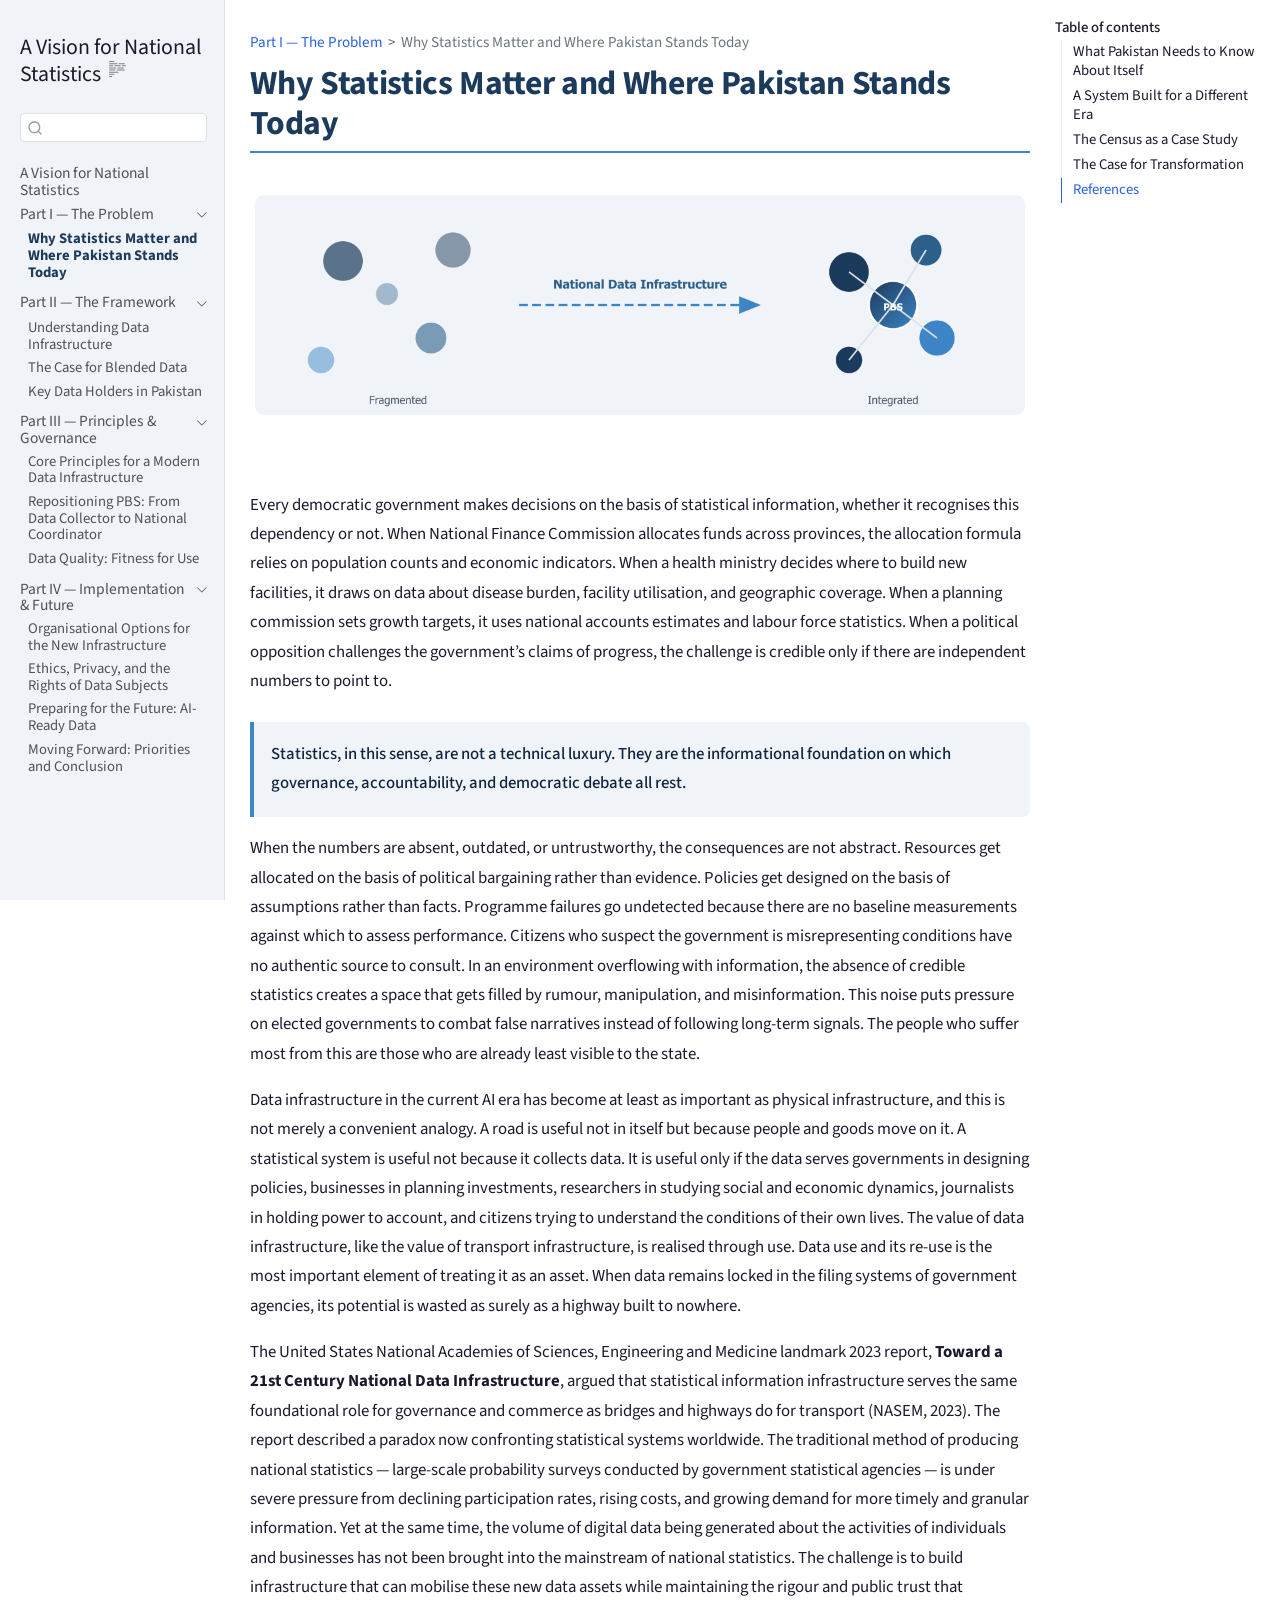
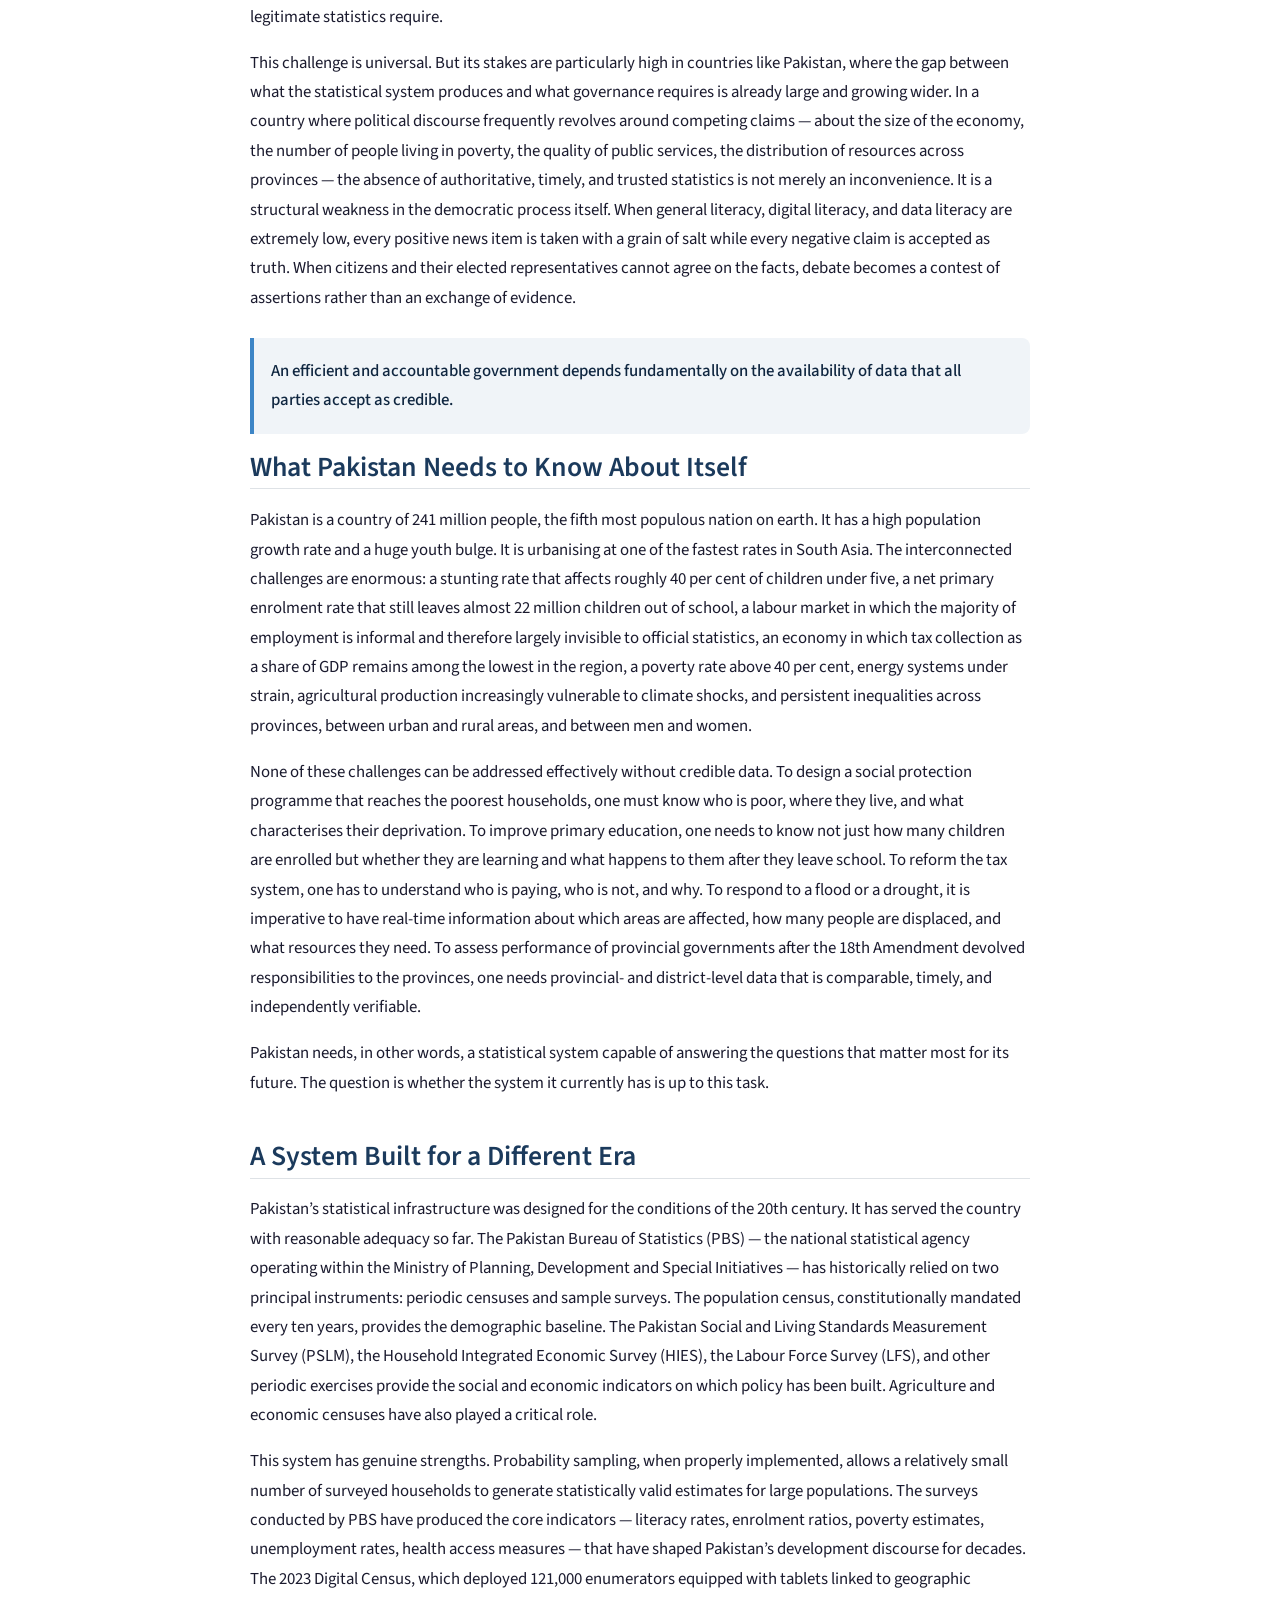
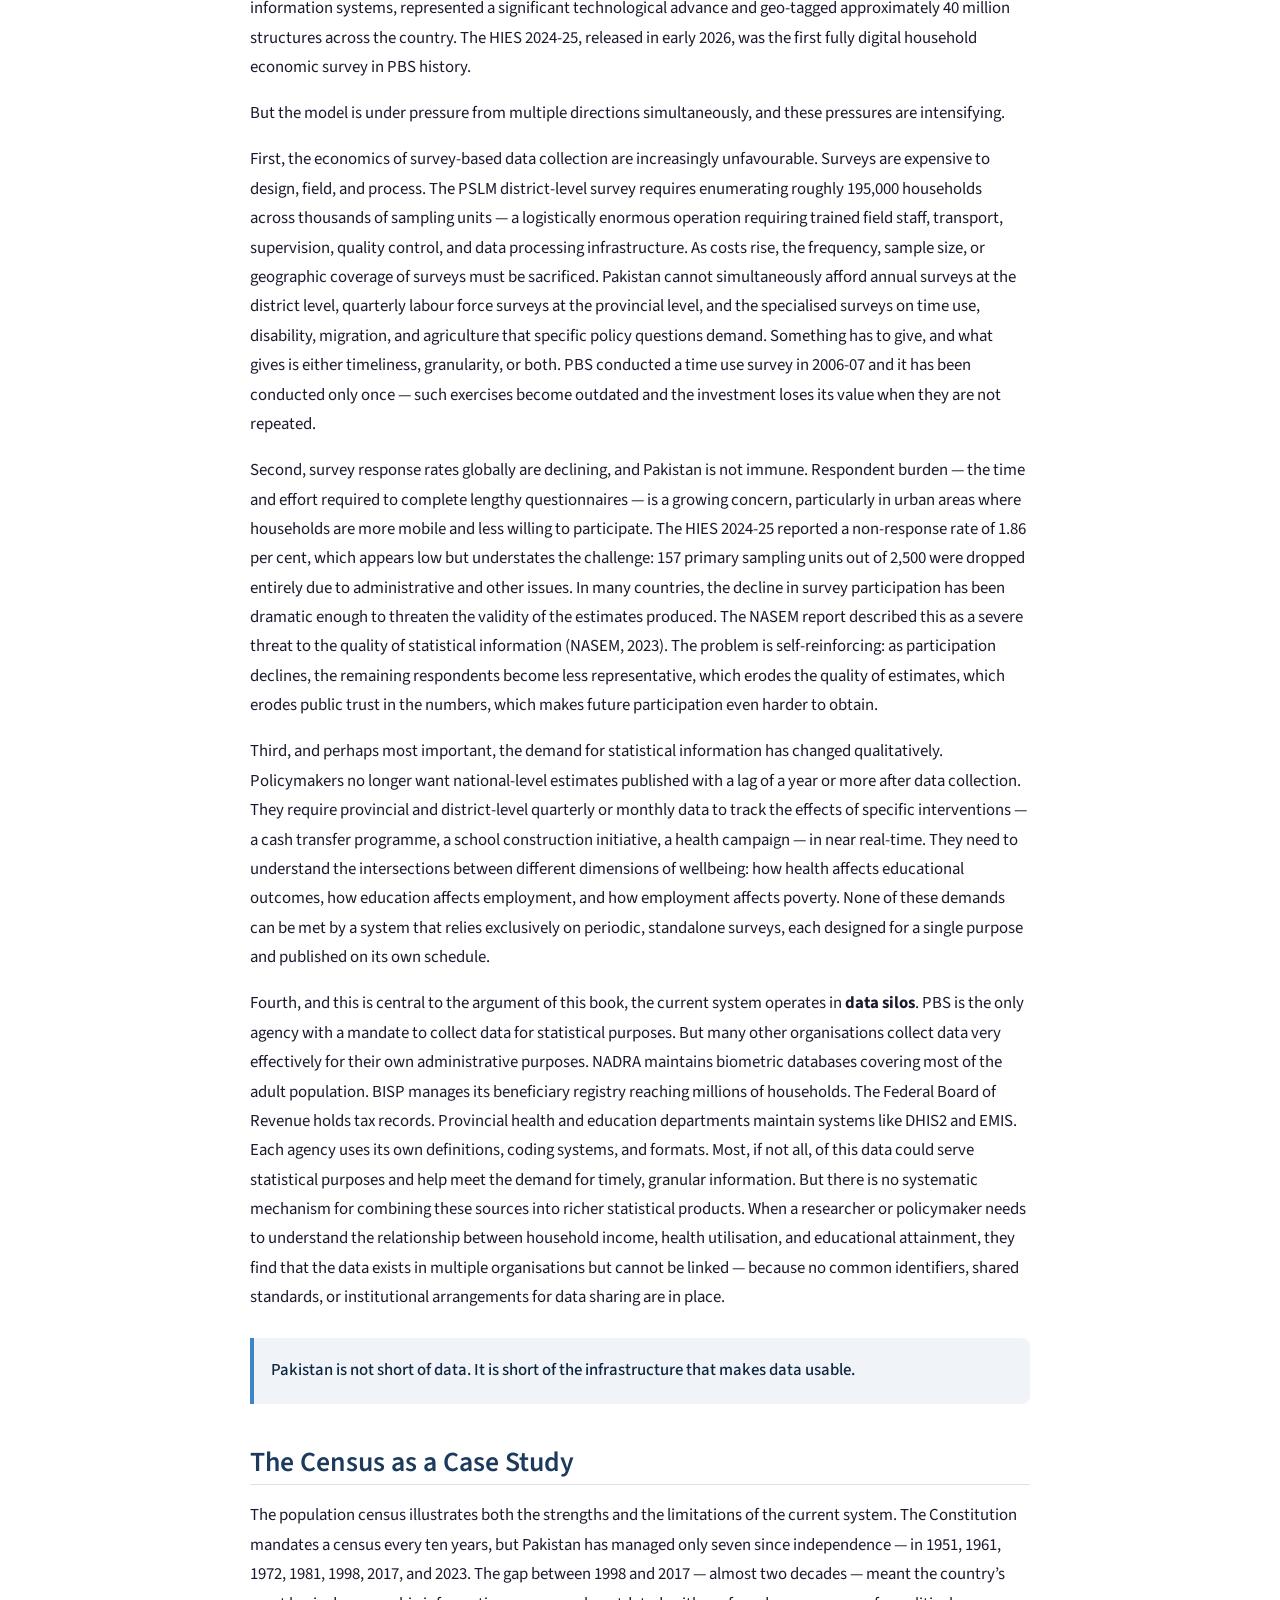
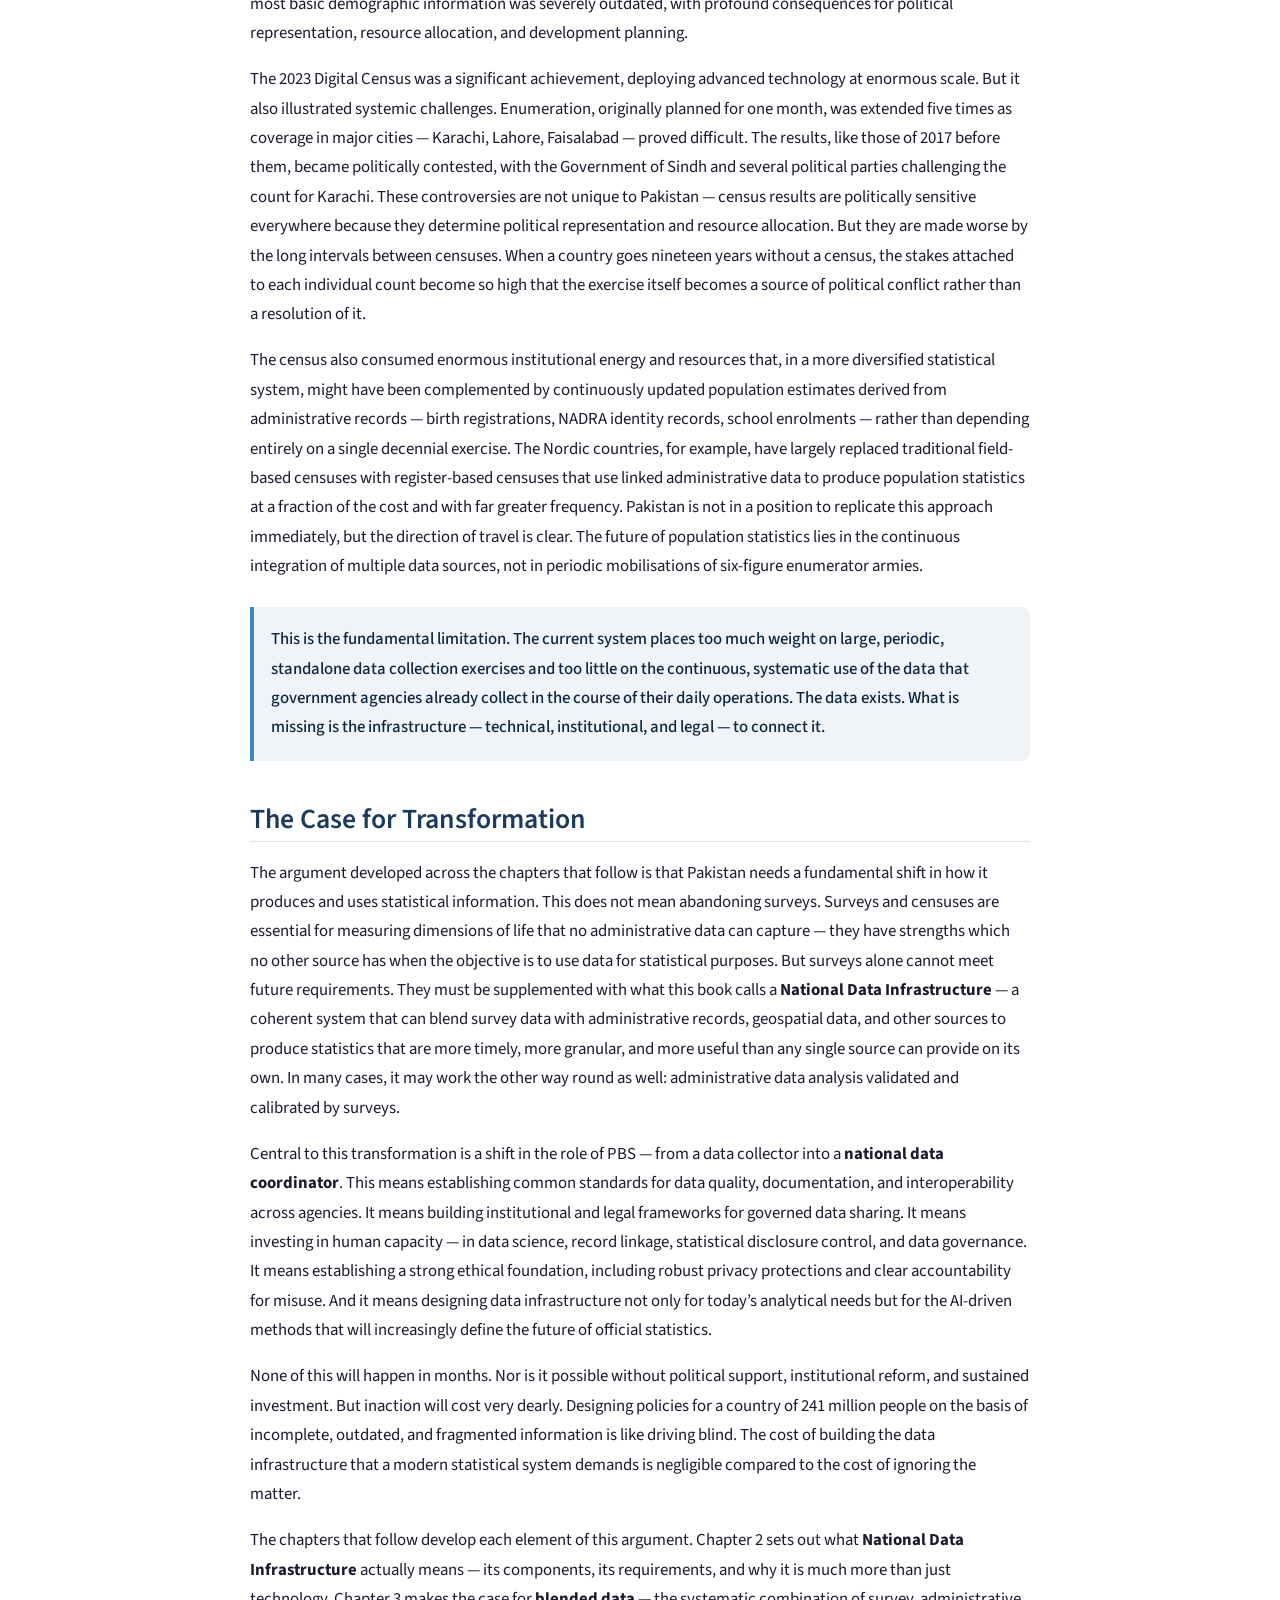
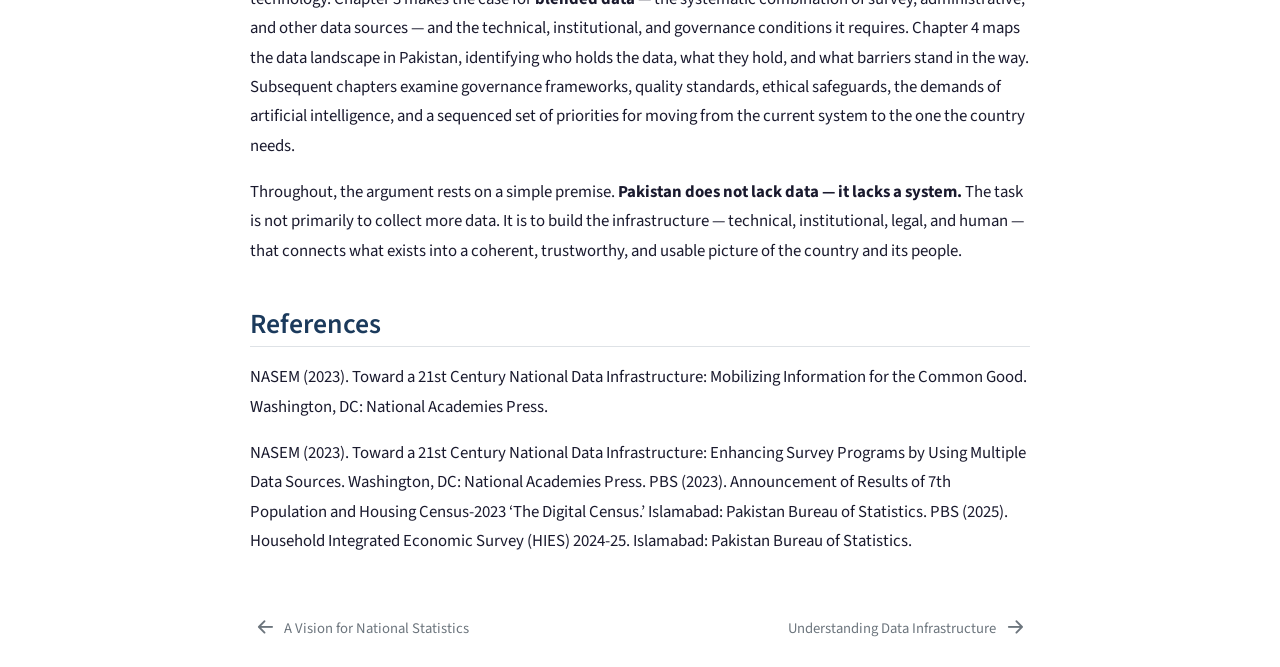
==== commit bd988833: "Convert SVG to PNG, fix _quarto.yml, add HTML and PDF renders" ====
--- a/docs/01-why-statistics-matter.html
+++ b/docs/01-why-statistics-matter.html
@@ -261,7 +261,7 @@
 
 
 <div class="chapter-illustration">
-<p><img src="images/ch01-fragmented-data.svg" class="img-fluid"></p>
+<p><img src="images/ch01-fragmented-data.png" class="img-fluid"></p>
 </div>
 <p>Every democratic government makes decisions on the basis of statistical information, whether it recognises this dependency or not. When National Finance Commission allocates funds across provinces, the allocation formula relies on population counts and economic indicators. When a health ministry decides where to build new facilities, it draws on data about disease burden, facility utilisation, and geographic coverage. When a planning commission sets growth targets, it uses national accounts estimates and labour force statistics. When a political opposition challenges the government’s claims of progress, the challenge is credible only if there are independent numbers to point to.</p>
 <blockquote class="blockquote">
